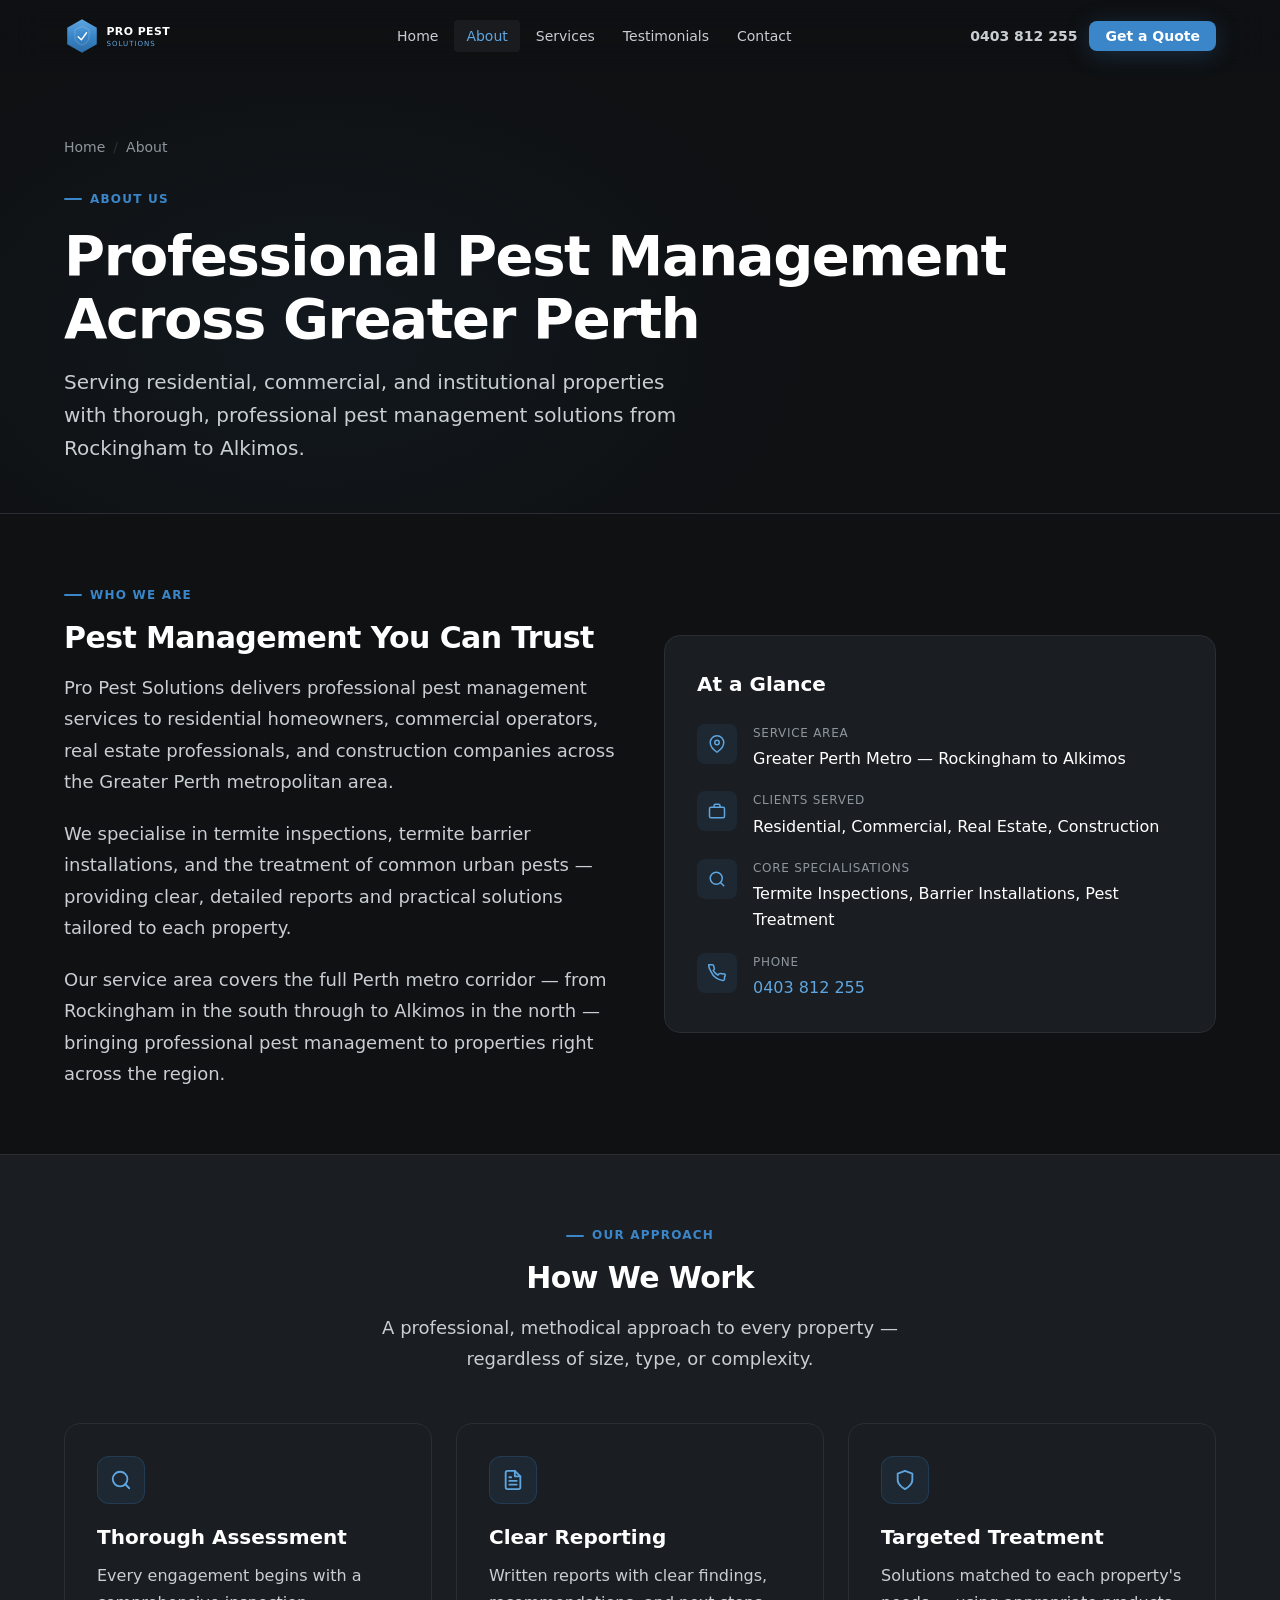
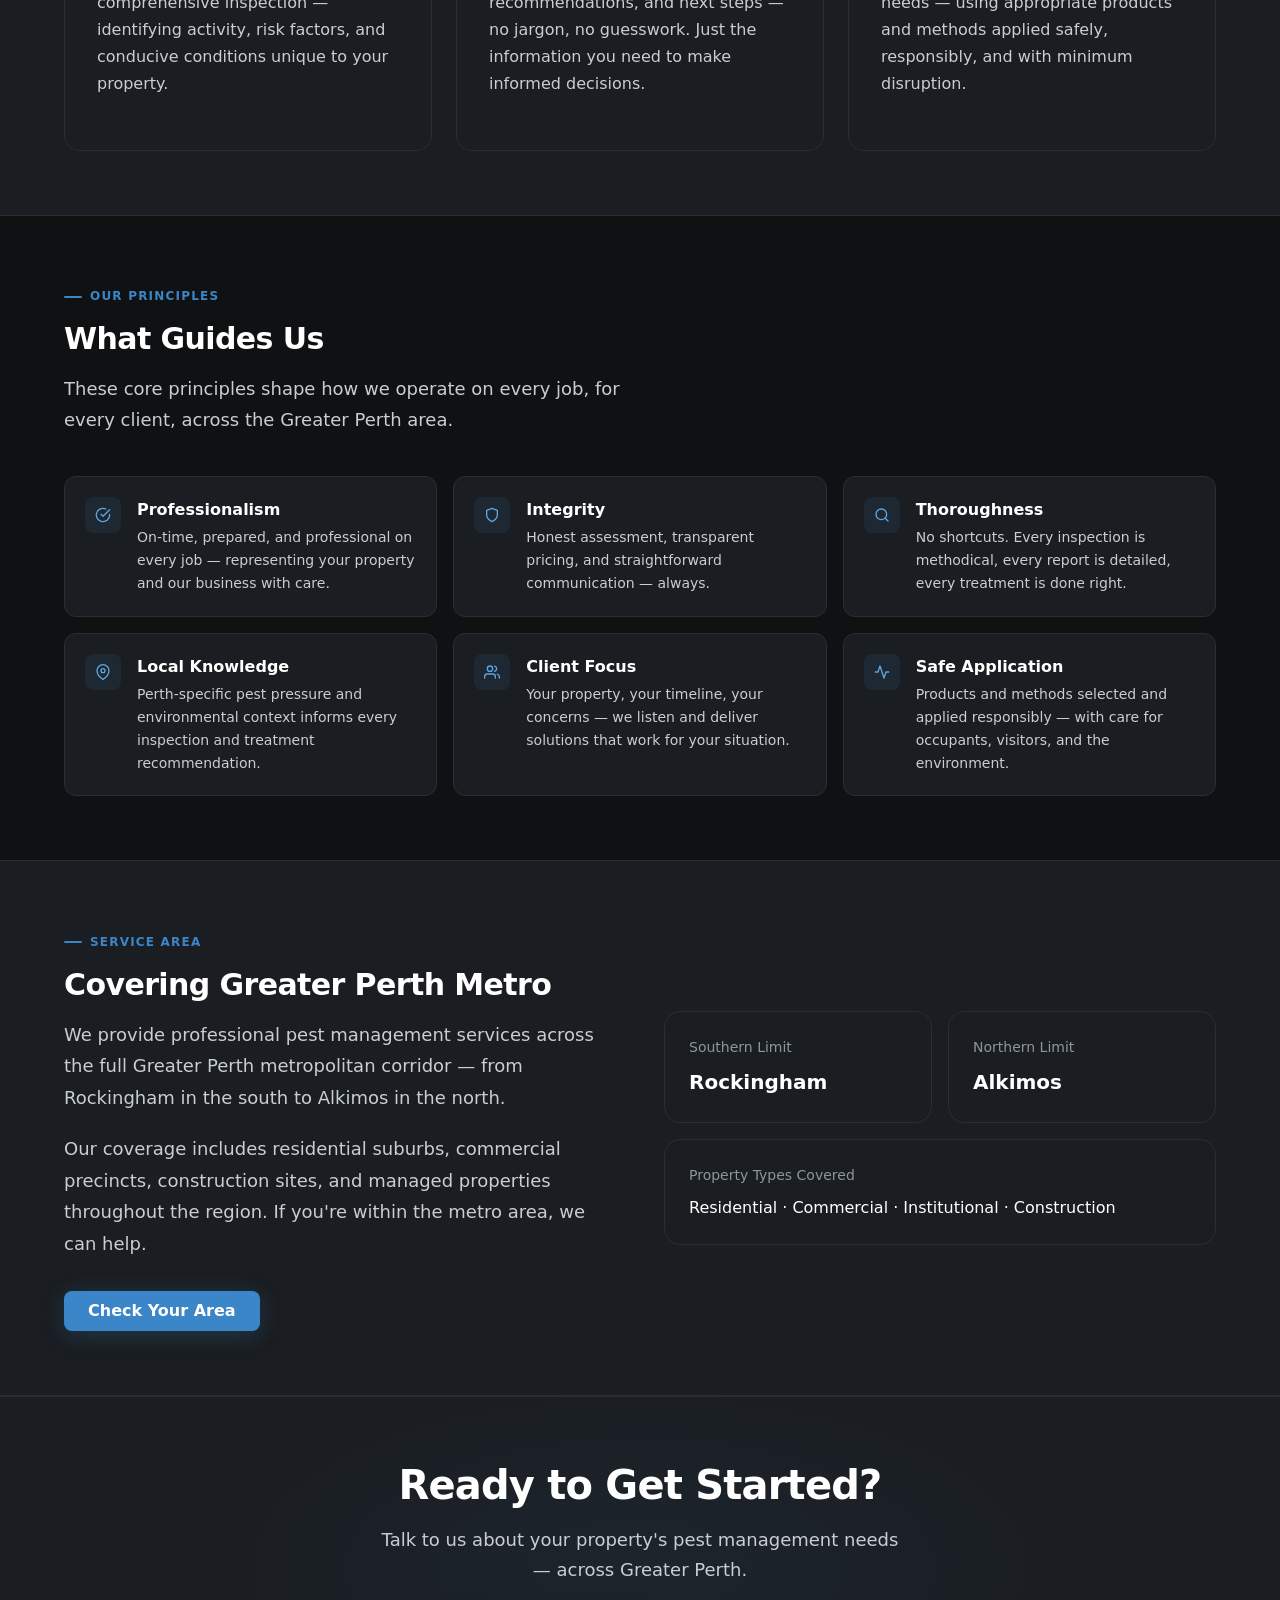
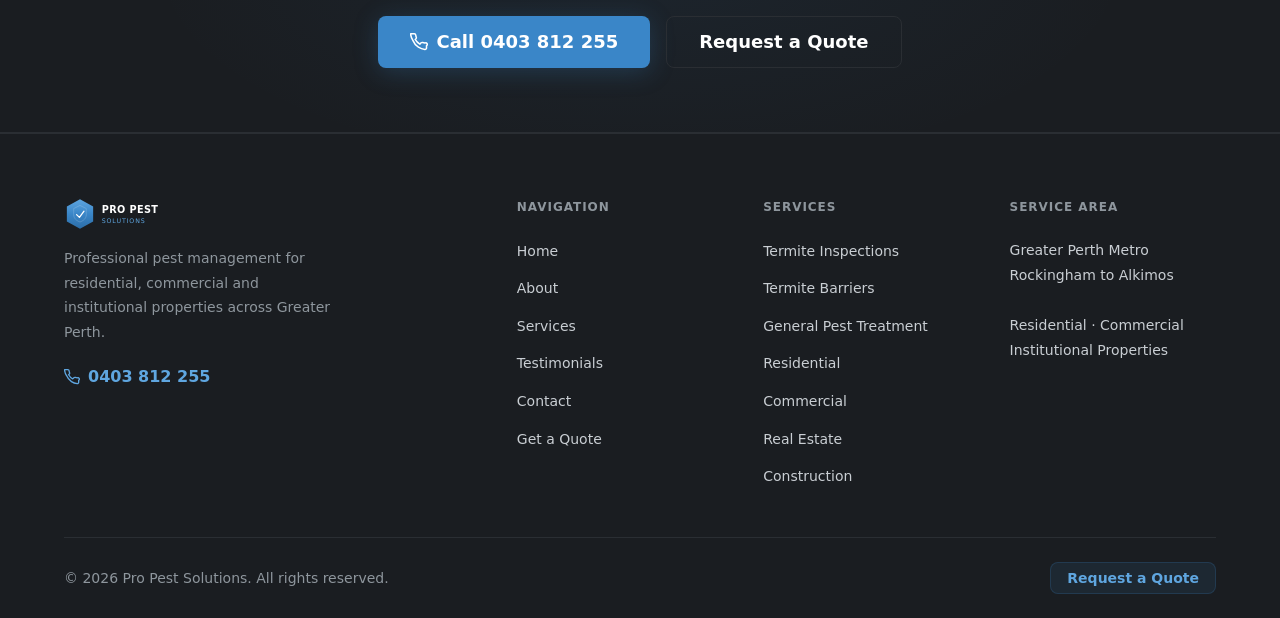
==== about.html @ f3072837 "Build production-ready static website for Pro Pest Solutions Complete multi-page static site for Git" ====
<!DOCTYPE html>
<html lang="en">
<head>
  <meta charset="UTF-8">
  <meta name="viewport" content="width=device-width, initial-scale=1.0">
  <title>About — Pro Pest Solutions | Perth Pest Management</title>
  <meta name="description" content="Learn about Pro Pest Solutions — professional pest management for residential, commercial and institutional properties across Greater Perth, from Rockingham to Alkimos.">
  <meta name="robots" content="index, follow">
  <link rel="canonical" href="https://propestsolutions.com.au/about.html">
  <meta property="og:title" content="About Pro Pest Solutions">
  <meta property="og:description" content="Professional pest management across Greater Perth — residential, commercial, real estate, and construction.">
  <meta property="og:type" content="website">
  <link rel="icon" type="image/svg+xml" href="assets/img/favicon.svg">
  <link rel="stylesheet" href="assets/css/styles.css">
</head>
<body>

  <a href="#main-content" class="skip-link">Skip to main content</a>

  <!-- HEADER -->
  <header class="site-header" id="site-header">
    <div class="container">
      <nav class="nav" aria-label="Main navigation">
        <a href="index.html" class="nav-logo" aria-label="Pro Pest Solutions – Home">
          <svg xmlns="http://www.w3.org/2000/svg" viewBox="0 0 240 56" height="36" aria-hidden="true">
            <defs><linearGradient id="nLogoGrad" x1="0" y1="0" x2="0" y2="1"><stop offset="0%" stop-color="#5FA6E0"/><stop offset="50%" stop-color="#3A86C8"/><stop offset="100%" stop-color="#2C6DA7"/></linearGradient></defs>
            <polygon points="28,2 51,15 51,41 28,54 5,41 5,15" fill="url(#nLogoGrad)"/>
            <path d="M28 13 L39 18.5 L39 29.5 C39 35.5 34.5 39.5 28 42 C21.5 39.5 17 35.5 17 29.5 L17 18.5 Z" fill="none" stroke="rgba(255,255,255,0.25)" stroke-width="1.2" stroke-linejoin="round"/>
            <polyline points="22,29 27,34 35,23" fill="none" stroke="#FFFFFF" stroke-width="2.2" stroke-linecap="round" stroke-linejoin="round"/>
            <text x="66" y="26" font-family="-apple-system,BlinkMacSystemFont,'Segoe UI',system-ui,sans-serif" font-size="17" font-weight="700" letter-spacing="0.04em" fill="#FFFFFF">PRO PEST</text>
            <text x="66" y="43" font-family="-apple-system,BlinkMacSystemFont,'Segoe UI',system-ui,sans-serif" font-size="11" font-weight="500" letter-spacing="0.14em" fill="#5FA6E0">SOLUTIONS</text>
          </svg>
        </a>
        <ul class="nav-links" role="list">
          <li><a href="index.html" class="nav-link">Home</a></li>
          <li><a href="about.html" class="nav-link" aria-current="page">About</a></li>
          <li><a href="services.html" class="nav-link">Services</a></li>
          <li><a href="testimonials.html" class="nav-link">Testimonials</a></li>
          <li><a href="contact.html" class="nav-link">Contact</a></li>
        </ul>
        <div class="nav-actions">
          <a href="tel:0403812255" class="nav-phone">0403 812 255</a>
          <a href="booking.html" class="btn btn--primary btn--sm">Get a Quote</a>
        </div>
        <button class="nav-toggle" id="nav-toggle" aria-label="Open navigation menu" aria-expanded="false" aria-controls="mobile-menu">
          <span></span><span></span><span></span>
        </button>
      </nav>
    </div>
  </header>

  <div class="mobile-menu" id="mobile-menu" aria-hidden="true" aria-label="Mobile navigation">
    <a href="index.html" class="mobile-nav-link">Home</a>
    <a href="about.html" class="mobile-nav-link" aria-current="page">About</a>
    <a href="services.html" class="mobile-nav-link">Services</a>
    <a href="testimonials.html" class="mobile-nav-link">Testimonials</a>
    <a href="contact.html" class="mobile-nav-link">Contact</a>
    <div class="mobile-menu-actions">
      <a href="tel:0403812255" class="btn btn--outline">
        <svg width="16" height="16" viewBox="0 0 24 24" fill="none" stroke="currentColor" stroke-width="2" stroke-linecap="round" stroke-linejoin="round" aria-hidden="true"><path d="M22 16.92v3a2 2 0 01-2.18 2 19.79 19.79 0 01-8.63-3.07A19.5 19.5 0 013.82 9.8a19.79 19.79 0 01-3.07-8.63A2 2 0 012.68 1h3a2 2 0 012 1.72 12.84 12.84 0 00.7 2.81 2 2 0 01-.45 2.11L6.91 8.64a16 16 0 006.21 6.21l1.73-1.73a2 2 0 012.11-.45 12.84 12.84 0 002.81.7A2 2 0 0122 16.92z"/></svg>
        0403 812 255
      </a>
      <a href="booking.html" class="btn btn--primary">Request a Quote</a>
    </div>
  </div>

  <!-- MAIN -->
  <main id="main-content" class="page-main">

    <!-- PAGE HERO -->
    <section class="page-hero">
      <div class="container">
        <div class="page-hero-inner">
          <nav class="breadcrumb" aria-label="Breadcrumb">
            <a href="index.html">Home</a>
            <span class="sep" aria-hidden="true">/</span>
            <span class="current" aria-current="page">About</span>
          </nav>
          <div class="section-eyebrow">About Us</div>
          <h1 class="page-title">Professional Pest Management<br>Across Greater Perth</h1>
          <p class="page-subtitle">Serving residential, commercial, and institutional properties with thorough, professional pest management solutions from Rockingham to Alkimos.</p>
        </div>
      </div>
    </section>

    <!-- WHO WE ARE -->
    <section class="section" aria-labelledby="who-heading">
      <div class="container">
        <div class="split split--center">
          <div>
            <div class="section-eyebrow">Who We Are</div>
            <h2 class="section-title" id="who-heading">Pest Management You Can Trust</h2>
            <p class="section-body" style="margin-bottom: var(--sp-5);">
              Pro Pest Solutions delivers professional pest management services to residential homeowners, commercial operators, real estate professionals, and construction companies across the Greater Perth metropolitan area.
            </p>
            <p class="section-body" style="margin-bottom: var(--sp-5);">
              We specialise in termite inspections, termite barrier installations, and the treatment of common urban pests — providing clear, detailed reports and practical solutions tailored to each property.
            </p>
            <p class="section-body">
              Our service area covers the full Perth metro corridor — from Rockingham in the south through to Alkimos in the north — bringing professional pest management to properties right across the region.
            </p>
          </div>

          <div>
            <div class="contact-info-card">
              <h3 class="contact-info-title">At a Glance</h3>
              <ul class="contact-info-list" role="list">
                <li class="contact-info-item">
                  <div class="contact-info-icon" aria-hidden="true">
                    <svg width="18" height="18" viewBox="0 0 24 24" fill="none" stroke="currentColor" stroke-width="2" stroke-linecap="round" stroke-linejoin="round"><path d="M21 10c0 7-9 13-9 13S3 17 3 10a9 9 0 0118 0z"/><circle cx="12" cy="10" r="3"/></svg>
                  </div>
                  <div>
                    <p class="contact-info-label">Service Area</p>
                    <p class="contact-info-value">Greater Perth Metro — Rockingham to Alkimos</p>
                  </div>
                </li>
                <li class="contact-info-item">
                  <div class="contact-info-icon" aria-hidden="true">
                    <svg width="18" height="18" viewBox="0 0 24 24" fill="none" stroke="currentColor" stroke-width="2" stroke-linecap="round" stroke-linejoin="round"><rect x="2" y="7" width="20" height="14" rx="2"/><path d="M16 7V5a2 2 0 00-2-2h-4a2 2 0 00-2 2v2"/></svg>
                  </div>
                  <div>
                    <p class="contact-info-label">Clients Served</p>
                    <p class="contact-info-value">Residential, Commercial, Real Estate, Construction</p>
                  </div>
                </li>
                <li class="contact-info-item">
                  <div class="contact-info-icon" aria-hidden="true">
                    <svg width="18" height="18" viewBox="0 0 24 24" fill="none" stroke="currentColor" stroke-width="2" stroke-linecap="round" stroke-linejoin="round"><circle cx="11" cy="11" r="8"/><line x1="21" y1="21" x2="16.65" y2="16.65"/></svg>
                  </div>
                  <div>
                    <p class="contact-info-label">Core Specialisations</p>
                    <p class="contact-info-value">Termite Inspections, Barrier Installations, Pest Treatment</p>
                  </div>
                </li>
                <li class="contact-info-item">
                  <div class="contact-info-icon" aria-hidden="true">
                    <svg width="18" height="18" viewBox="0 0 24 24" fill="none" stroke="currentColor" stroke-width="2" stroke-linecap="round" stroke-linejoin="round"><path d="M22 16.92v3a2 2 0 01-2.18 2 19.79 19.79 0 01-8.63-3.07A19.5 19.5 0 013.82 9.8a19.79 19.79 0 01-3.07-8.63A2 2 0 012.68 1h3a2 2 0 012 1.72 12.84 12.84 0 00.7 2.81 2 2 0 01-.45 2.11L6.91 8.64a16 16 0 006.21 6.21l1.73-1.73a2 2 0 012.11-.45 12.84 12.84 0 002.81.7A2 2 0 0122 16.92z"/></svg>
                  </div>
                  <div>
                    <p class="contact-info-label">Phone</p>
                    <p class="contact-info-value"><a href="tel:0403812255" style="color: var(--pps-blue-highlight);">0403 812 255</a></p>
                  </div>
                </li>
              </ul>
            </div>
          </div>
        </div>
      </div>
    </section>

    <!-- OUR APPROACH -->
    <section class="section" style="background: var(--pps-bg-panel); border-top: 1px solid var(--pps-border); border-bottom: 1px solid var(--pps-border);" aria-labelledby="approach-heading">
      <div class="container">
        <div class="text-center" style="margin-bottom: var(--sp-12);">
          <div class="section-eyebrow">Our Approach</div>
          <h2 class="section-title" id="approach-heading">How We Work</h2>
          <p class="section-body" style="margin-inline: auto;">A professional, methodical approach to every property — regardless of size, type, or complexity.</p>
        </div>

        <div class="grid-3">
          <div class="card" data-reveal>
            <div class="card-icon" aria-hidden="true">
              <svg width="22" height="22" viewBox="0 0 24 24" fill="none" stroke="currentColor" stroke-width="2" stroke-linecap="round" stroke-linejoin="round"><circle cx="11" cy="11" r="8"/><line x1="21" y1="21" x2="16.65" y2="16.65"/></svg>
            </div>
            <h3 class="card-title">Thorough Assessment</h3>
            <p class="card-text">Every engagement begins with a comprehensive inspection — identifying activity, risk factors, and conducive conditions unique to your property.</p>
          </div>

          <div class="card" data-reveal>
            <div class="card-icon" aria-hidden="true">
              <svg width="22" height="22" viewBox="0 0 24 24" fill="none" stroke="currentColor" stroke-width="2" stroke-linecap="round" stroke-linejoin="round"><path d="M14 2H6a2 2 0 00-2 2v16a2 2 0 002 2h12a2 2 0 002-2V8z"/><polyline points="14 2 14 8 20 8"/><line x1="16" y1="13" x2="8" y2="13"/><line x1="16" y1="17" x2="8" y2="17"/><polyline points="10 9 9 9 8 9"/></svg>
            </div>
            <h3 class="card-title">Clear Reporting</h3>
            <p class="card-text">Written reports with clear findings, recommendations, and next steps — no jargon, no guesswork. Just the information you need to make informed decisions.</p>
          </div>

          <div class="card" data-reveal>
            <div class="card-icon" aria-hidden="true">
              <svg width="22" height="22" viewBox="0 0 24 24" fill="none" stroke="currentColor" stroke-width="2" stroke-linecap="round" stroke-linejoin="round"><path d="M12 22s8-4 8-10V5l-8-3-8 3v7c0 6 8 10 8 10z"/></svg>
            </div>
            <h3 class="card-title">Targeted Treatment</h3>
            <p class="card-text">Solutions matched to each property's needs — using appropriate products and methods applied safely, responsibly, and with minimum disruption.</p>
          </div>
        </div>
      </div>
    </section>

    <!-- OUR VALUES -->
    <section class="section" aria-labelledby="values-heading">
      <div class="container">
        <div class="section-eyebrow">Our Principles</div>
        <h2 class="section-title" id="values-heading">What Guides Us</h2>
        <p class="section-body" style="margin-bottom: var(--sp-10);">These core principles shape how we operate on every job, for every client, across the Greater Perth area.</p>

        <div class="values-grid">
          <div class="value-item" data-reveal>
            <div class="value-icon" aria-hidden="true">
              <svg width="16" height="16" viewBox="0 0 24 24" fill="none" stroke="currentColor" stroke-width="2" stroke-linecap="round" stroke-linejoin="round"><path d="M22 11.08V12a10 10 0 11-5.93-9.14"/><polyline points="22 4 12 14.01 9 11.01"/></svg>
            </div>
            <div>
              <p class="value-title">Professionalism</p>
              <p class="value-text">On-time, prepared, and professional on every job — representing your property and our business with care.</p>
            </div>
          </div>

          <div class="value-item" data-reveal>
            <div class="value-icon" aria-hidden="true">
              <svg width="16" height="16" viewBox="0 0 24 24" fill="none" stroke="currentColor" stroke-width="2" stroke-linecap="round" stroke-linejoin="round"><path d="M12 22s8-4 8-10V5l-8-3-8 3v7c0 6 8 10 8 10z"/></svg>
            </div>
            <div>
              <p class="value-title">Integrity</p>
              <p class="value-text">Honest assessment, transparent pricing, and straightforward communication — always.</p>
            </div>
          </div>

          <div class="value-item" data-reveal>
            <div class="value-icon" aria-hidden="true">
              <svg width="16" height="16" viewBox="0 0 24 24" fill="none" stroke="currentColor" stroke-width="2" stroke-linecap="round" stroke-linejoin="round"><circle cx="11" cy="11" r="8"/><line x1="21" y1="21" x2="16.65" y2="16.65"/></svg>
            </div>
            <div>
              <p class="value-title">Thoroughness</p>
              <p class="value-text">No shortcuts. Every inspection is methodical, every report is detailed, every treatment is done right.</p>
            </div>
          </div>

          <div class="value-item" data-reveal>
            <div class="value-icon" aria-hidden="true">
              <svg width="16" height="16" viewBox="0 0 24 24" fill="none" stroke="currentColor" stroke-width="2" stroke-linecap="round" stroke-linejoin="round"><path d="M21 10c0 7-9 13-9 13S3 17 3 10a9 9 0 0118 0z"/><circle cx="12" cy="10" r="3"/></svg>
            </div>
            <div>
              <p class="value-title">Local Knowledge</p>
              <p class="value-text">Perth-specific pest pressure and environmental context informs every inspection and treatment recommendation.</p>
            </div>
          </div>

          <div class="value-item" data-reveal>
            <div class="value-icon" aria-hidden="true">
              <svg width="16" height="16" viewBox="0 0 24 24" fill="none" stroke="currentColor" stroke-width="2" stroke-linecap="round" stroke-linejoin="round"><path d="M17 21v-2a4 4 0 00-4-4H5a4 4 0 00-4 4v2"/><circle cx="9" cy="7" r="4"/><path d="M23 21v-2a4 4 0 00-3-3.87"/><path d="M16 3.13a4 4 0 010 7.75"/></svg>
            </div>
            <div>
              <p class="value-title">Client Focus</p>
              <p class="value-text">Your property, your timeline, your concerns — we listen and deliver solutions that work for your situation.</p>
            </div>
          </div>

          <div class="value-item" data-reveal>
            <div class="value-icon" aria-hidden="true">
              <svg width="16" height="16" viewBox="0 0 24 24" fill="none" stroke="currentColor" stroke-width="2" stroke-linecap="round" stroke-linejoin="round"><polyline points="22 12 18 12 15 21 9 3 6 12 2 12"/></svg>
            </div>
            <div>
              <p class="value-title">Safe Application</p>
              <p class="value-text">Products and methods selected and applied responsibly — with care for occupants, visitors, and the environment.</p>
            </div>
          </div>
        </div>
      </div>
    </section>

    <!-- SERVICE AREA -->
    <section class="section" style="background: var(--pps-bg-panel); border-top: 1px solid var(--pps-border); border-bottom: 1px solid var(--pps-border);" aria-labelledby="area-heading">
      <div class="container">
        <div class="split split--center">
          <div>
            <div class="section-eyebrow">Service Area</div>
            <h2 class="section-title" id="area-heading">Covering Greater Perth Metro</h2>
            <p class="section-body" style="margin-bottom: var(--sp-5);">
              We provide professional pest management services across the full Greater Perth metropolitan corridor — from Rockingham in the south to Alkimos in the north.
            </p>
            <p class="section-body" style="margin-bottom: var(--sp-8);">
              Our coverage includes residential suburbs, commercial precincts, construction sites, and managed properties throughout the region. If you're within the metro area, we can help.
            </p>
            <a href="contact.html" class="btn btn--primary">Check Your Area</a>
          </div>

          <div style="display: grid; grid-template-columns: 1fr 1fr; gap: var(--sp-4);">
            <div class="card" style="padding: var(--sp-6);">
              <div style="font-size: var(--text-sm); color: var(--pps-text-muted); margin-bottom: var(--sp-2);">Southern Limit</div>
              <div style="font-size: var(--text-xl); font-weight: var(--fw-semibold); color: var(--pps-text-primary);">Rockingham</div>
            </div>
            <div class="card" style="padding: var(--sp-6);">
              <div style="font-size: var(--text-sm); color: var(--pps-text-muted); margin-bottom: var(--sp-2);">Northern Limit</div>
              <div style="font-size: var(--text-xl); font-weight: var(--fw-semibold); color: var(--pps-text-primary);">Alkimos</div>
            </div>
            <div class="card" style="grid-column: 1 / -1; padding: var(--sp-6);">
              <div style="font-size: var(--text-sm); color: var(--pps-text-muted); margin-bottom: var(--sp-2);">Property Types Covered</div>
              <div style="font-size: var(--text-base); font-weight: var(--fw-medium); color: var(--pps-text-primary);">Residential · Commercial · Institutional · Construction</div>
            </div>
          </div>
        </div>
      </div>
    </section>

    <!-- CTA -->
    <section class="cta-band" aria-labelledby="about-cta-heading">
      <div class="cta-band-glow" aria-hidden="true"></div>
      <div class="container">
        <div class="cta-band-content">
          <h2 class="cta-title" id="about-cta-heading">Ready to Get Started?</h2>
          <p class="cta-subtitle">Talk to us about your property's pest management needs — across Greater Perth.</p>
          <div class="cta-actions">
            <a href="tel:0403812255" class="btn btn--primary btn--lg">
              <svg width="18" height="18" viewBox="0 0 24 24" fill="none" stroke="currentColor" stroke-width="2" stroke-linecap="round" stroke-linejoin="round" aria-hidden="true"><path d="M22 16.92v3a2 2 0 01-2.18 2 19.79 19.79 0 01-8.63-3.07A19.5 19.5 0 013.82 9.8a19.79 19.79 0 01-3.07-8.63A2 2 0 012.68 1h3a2 2 0 012 1.72 12.84 12.84 0 00.7 2.81 2 2 0 01-.45 2.11L6.91 8.64a16 16 0 006.21 6.21l1.73-1.73a2 2 0 012.11-.45 12.84 12.84 0 002.81.7A2 2 0 0122 16.92z"/></svg>
              Call 0403 812 255
            </a>
            <a href="booking.html" class="btn btn--outline btn--lg">Request a Quote</a>
          </div>
        </div>
      </div>
    </section>

  </main>

  <!-- FOOTER -->
  <footer class="site-footer">
    <div class="container">
      <div class="footer-grid">
        <div>
          <div class="footer-logo">
            <svg xmlns="http://www.w3.org/2000/svg" viewBox="0 0 240 56" height="30" aria-hidden="true">
              <defs><linearGradient id="fLogoGrad" x1="0" y1="0" x2="0" y2="1"><stop offset="0%" stop-color="#5FA6E0"/><stop offset="50%" stop-color="#3A86C8"/><stop offset="100%" stop-color="#2C6DA7"/></linearGradient></defs>
              <polygon points="28,2 51,15 51,41 28,54 5,41 5,15" fill="url(#fLogoGrad)"/>
              <path d="M28 13 L39 18.5 L39 29.5 C39 35.5 34.5 39.5 28 42 C21.5 39.5 17 35.5 17 29.5 L17 18.5 Z" fill="none" stroke="rgba(255,255,255,0.25)" stroke-width="1.2" stroke-linejoin="round"/>
              <polyline points="22,29 27,34 35,23" fill="none" stroke="#FFFFFF" stroke-width="2.2" stroke-linecap="round" stroke-linejoin="round"/>
              <text x="66" y="26" font-family="-apple-system,BlinkMacSystemFont,'Segoe UI',system-ui,sans-serif" font-size="17" font-weight="700" letter-spacing="0.04em" fill="#FFFFFF">PRO PEST</text>
              <text x="66" y="43" font-family="-apple-system,BlinkMacSystemFont,'Segoe UI',system-ui,sans-serif" font-size="11" font-weight="500" letter-spacing="0.14em" fill="#5FA6E0">SOLUTIONS</text>
            </svg>
          </div>
          <p class="footer-tagline">Professional pest management for residential, commercial and institutional properties across Greater Perth.</p>
          <a href="tel:0403812255" class="footer-phone-link">
            <svg width="16" height="16" viewBox="0 0 24 24" fill="none" stroke="currentColor" stroke-width="2" stroke-linecap="round" stroke-linejoin="round" aria-hidden="true"><path d="M22 16.92v3a2 2 0 01-2.18 2 19.79 19.79 0 01-8.63-3.07A19.5 19.5 0 013.82 9.8a19.79 19.79 0 01-3.07-8.63A2 2 0 012.68 1h3a2 2 0 012 1.72 12.84 12.84 0 00.7 2.81 2 2 0 01-.45 2.11L6.91 8.64a16 16 0 006.21 6.21l1.73-1.73a2 2 0 012.11-.45 12.84 12.84 0 002.81.7A2 2 0 0122 16.92z"/></svg>
            0403 812 255
          </a>
        </div>
        <div>
          <h3 class="footer-col-title">Navigation</h3>
          <ul class="footer-links" role="list">
            <li><a href="index.html" class="footer-link">Home</a></li>
            <li><a href="about.html" class="footer-link">About</a></li>
            <li><a href="services.html" class="footer-link">Services</a></li>
            <li><a href="testimonials.html" class="footer-link">Testimonials</a></li>
            <li><a href="contact.html" class="footer-link">Contact</a></li>
            <li><a href="booking.html" class="footer-link">Get a Quote</a></li>
          </ul>
        </div>
        <div>
          <h3 class="footer-col-title">Services</h3>
          <ul class="footer-links" role="list">
            <li><a href="services.html" class="footer-link">Termite Inspections</a></li>
            <li><a href="services.html" class="footer-link">Termite Barriers</a></li>
            <li><a href="services.html" class="footer-link">General Pest Treatment</a></li>
            <li><a href="services.html" class="footer-link">Residential</a></li>
            <li><a href="services.html" class="footer-link">Commercial</a></li>
            <li><a href="services.html" class="footer-link">Real Estate</a></li>
            <li><a href="services.html" class="footer-link">Construction</a></li>
          </ul>
        </div>
        <div>
          <h3 class="footer-col-title">Service Area</h3>
          <p class="footer-area-text">Greater Perth Metro<br>Rockingham to Alkimos<br><br>Residential · Commercial<br>Institutional Properties</p>
        </div>
      </div>
      <div class="footer-bottom">
        <span class="footer-copyright">&copy; <span data-year></span> Pro Pest Solutions. All rights reserved.</span>
        <a href="booking.html" class="btn btn--ghost btn--sm">Request a Quote</a>
      </div>
    </div>
  </footer>

  <script src="assets/js/main.js"></script>
</body>
</html>
---- assets/css/styles.css ----
/* =======================================================
   Pro Pest Solutions — styles.css
   Mobile-first, component-based CSS architecture
   ======================================================= */

/* ---- Design tokens ---- */
:root {
  /* Brand colours */
  --pps-bg-main:        #0F1113;
  --pps-bg-panel:       #1A1D21;
  --pps-blue-primary:   #3A86C8;
  --pps-blue-highlight: #5FA6E0;
  --pps-blue-deep:      #2C6DA7;
  --pps-accent-soft:    #6E8FA8;
  --pps-text-primary:   #FFFFFF;
  --pps-text-secondary: #C9CED3;
  --pps-text-muted:     #8E969D;
  --pps-border:         #2A2E33;

  /* Spacing scale */
  --sp-1:  0.25rem;
  --sp-2:  0.5rem;
  --sp-3:  0.75rem;
  --sp-4:  1rem;
  --sp-5:  1.25rem;
  --sp-6:  1.5rem;
  --sp-8:  2rem;
  --sp-10: 2.5rem;
  --sp-12: 3rem;
  --sp-16: 4rem;
  --sp-20: 5rem;
  --sp-24: 6rem;

  /* Type scale */
  --text-xs:   0.75rem;
  --text-sm:   0.875rem;
  --text-base: 1rem;
  --text-lg:   1.125rem;
  --text-xl:   1.25rem;
  --text-2xl:  1.5rem;
  --text-3xl:  1.875rem;
  --text-4xl:  2.25rem;
  --text-5xl:  3rem;
  --text-6xl:  3.75rem;

  /* Font weights */
  --fw-normal:    400;
  --fw-medium:    500;
  --fw-semibold:  600;
  --fw-bold:      700;
  --fw-extrabold: 800;

  /* Radius */
  --r-sm:   4px;
  --r-md:   8px;
  --r-lg:   12px;
  --r-xl:   16px;
  --r-2xl:  24px;
  --r-full: 9999px;

  /* Shadows */
  --shadow-sm:   0 1px 3px rgba(0,0,0,0.35);
  --shadow-md:   0 4px 16px rgba(0,0,0,0.45);
  --shadow-lg:   0 8px 32px rgba(0,0,0,0.55);
  --shadow-blue: 0 4px 24px rgba(58,134,200,0.25);

  /* Transitions */
  --t-fast: 140ms ease;
  --t-base: 240ms ease;
  --t-slow: 380ms ease;

  /* Layout */
  --container-xl: 1200px;
  --container-lg: 1024px;
  --container-md: 768px;
  --header-h:     72px;
}

/* ---- Reset ---- */
*, *::before, *::after {
  box-sizing: border-box;
  margin: 0;
  padding: 0;
}

html {
  font-size: 16px;
  scroll-behavior: smooth;
  -webkit-text-size-adjust: 100%;
}

body {
  font-family: -apple-system, BlinkMacSystemFont, 'Segoe UI', system-ui, 'Helvetica Neue', sans-serif;
  background-color: var(--pps-bg-main);
  color: var(--pps-text-primary);
  line-height: 1.6;
  -webkit-font-smoothing: antialiased;
  -moz-osx-font-smoothing: grayscale;
  min-height: 100svh;
}

img, svg { display: block; max-width: 100%; }
a { color: inherit; text-decoration: none; }
ul, ol { list-style: none; }
button { font-family: inherit; cursor: pointer; border: none; background: none; }
input, textarea, select { font-family: inherit; font-size: inherit; }

/* ---- Layout ---- */
.container {
  width: 100%;
  max-width: var(--container-xl);
  margin-inline: auto;
  padding-inline: var(--sp-6);
}
.container--lg { max-width: var(--container-lg); }
.container--md { max-width: var(--container-md); }

.page-main { padding-top: var(--header-h); }

/* ---- Sections ---- */
.section { padding-block: var(--sp-16); }
.section--lg { padding-block: var(--sp-24); }
.section--sm { padding-block: var(--sp-10); }

.section-eyebrow {
  display: inline-flex;
  align-items: center;
  gap: var(--sp-2);
  font-size: var(--text-xs);
  font-weight: var(--fw-semibold);
  letter-spacing: 0.1em;
  text-transform: uppercase;
  color: var(--pps-blue-primary);
  margin-bottom: var(--sp-4);
}
.section-eyebrow::before {
  content: '';
  display: block;
  width: 18px;
  height: 2px;
  background: var(--pps-blue-primary);
  border-radius: 1px;
}

.section-title {
  font-size: var(--text-3xl);
  font-weight: var(--fw-bold);
  line-height: 1.15;
  letter-spacing: -0.02em;
  color: var(--pps-text-primary);
  margin-bottom: var(--sp-4);
}

.section-body {
  font-size: var(--text-lg);
  color: var(--pps-text-secondary);
  line-height: 1.75;
  max-width: 600px;
}

/* ---- Utility classes ---- */
.text-center  { text-align: center; }
.text-accent  { color: var(--pps-blue-highlight); }
.text-muted   { color: var(--pps-text-muted); }
.text-secondary { color: var(--pps-text-secondary); }
.fw-semibold  { font-weight: var(--fw-semibold); }
.fw-bold      { font-weight: var(--fw-bold); }

/* ---- Buttons ---- */
.btn {
  display: inline-flex;
  align-items: center;
  justify-content: center;
  gap: var(--sp-2);
  padding: 0.75rem 1.5rem;
  font-size: var(--text-base);
  font-weight: var(--fw-semibold);
  border-radius: var(--r-md);
  transition: background var(--t-base), color var(--t-base), border-color var(--t-base),
              box-shadow var(--t-base), transform var(--t-base);
  white-space: nowrap;
  line-height: 1;
}
.btn--primary {
  background: var(--pps-blue-primary);
  color: #fff;
  box-shadow: var(--shadow-blue);
}
.btn--primary:hover {
  background: var(--pps-blue-highlight);
  box-shadow: 0 6px 28px rgba(58,134,200,0.38);
  transform: translateY(-1px);
}
.btn--primary:active { transform: translateY(0); }

.btn--outline {
  background: transparent;
  color: var(--pps-text-primary);
  border: 1.5px solid var(--pps-border);
}
.btn--outline:hover {
  border-color: var(--pps-blue-primary);
  color: var(--pps-blue-highlight);
  background: rgba(58,134,200,0.05);
}

.btn--ghost {
  background: rgba(58,134,200,0.1);
  color: var(--pps-blue-highlight);
  border: 1px solid rgba(58,134,200,0.2);
}
.btn--ghost:hover {
  background: rgba(58,134,200,0.18);
  border-color: var(--pps-blue-primary);
}

.btn--lg { padding: 1rem 2rem; font-size: var(--text-lg); }
.btn--sm { padding: 0.5rem 1rem; font-size: var(--text-sm); }

/* ---- Navigation ---- */
.site-header {
  position: fixed;
  inset: 0 0 auto 0;
  z-index: 200;
  height: var(--header-h);
  background: rgba(15,17,19,0.82);
  backdrop-filter: blur(20px);
  -webkit-backdrop-filter: blur(20px);
  border-bottom: 1px solid transparent;
  transition: border-color var(--t-base), background var(--t-base);
}
.site-header.scrolled {
  border-bottom-color: var(--pps-border);
  background: rgba(15,17,19,0.97);
}

.nav {
  display: flex;
  align-items: center;
  justify-content: space-between;
  height: var(--header-h);
  gap: var(--sp-4);
}

.nav-logo { display: flex; align-items: center; flex-shrink: 0; }
.nav-logo svg { height: 36px; width: auto; }

.nav-links {
  display: none;
  align-items: center;
  gap: var(--sp-1);
}
.nav-link {
  padding: var(--sp-2) var(--sp-3);
  font-size: var(--text-sm);
  font-weight: var(--fw-medium);
  color: var(--pps-text-secondary);
  border-radius: var(--r-sm);
  transition: color var(--t-fast), background var(--t-fast);
}
.nav-link:hover, .nav-link[aria-current="page"] {
  color: var(--pps-text-primary);
  background: rgba(255,255,255,0.05);
}
.nav-link[aria-current="page"] { color: var(--pps-blue-highlight); }

.nav-actions {
  display: none;
  align-items: center;
  gap: var(--sp-3);
}
.nav-phone {
  font-size: var(--text-sm);
  font-weight: var(--fw-semibold);
  color: var(--pps-text-secondary);
  transition: color var(--t-fast);
}
.nav-phone:hover { color: var(--pps-blue-highlight); }

/* Hamburger */
.nav-toggle {
  display: flex;
  flex-direction: column;
  justify-content: center;
  gap: 5px;
  width: 40px;
  height: 40px;
  padding: 8px;
  border-radius: var(--r-sm);
  transition: background var(--t-fast);
}
.nav-toggle:hover { background: rgba(255,255,255,0.06); }
.nav-toggle span {
  display: block;
  height: 2px;
  background: var(--pps-text-primary);
  border-radius: 2px;
  transition: transform var(--t-base), opacity var(--t-base);
  transform-origin: center;
}
.nav-toggle[aria-expanded="true"] span:nth-child(1) { transform: translateY(7px) rotate(45deg); }
.nav-toggle[aria-expanded="true"] span:nth-child(2) { opacity: 0; transform: scaleX(0); }
.nav-toggle[aria-expanded="true"] span:nth-child(3) { transform: translateY(-7px) rotate(-45deg); }

/* Mobile menu */
.mobile-menu {
  position: fixed;
  inset: var(--header-h) 0 0 0;
  z-index: 190;
  background: rgba(15,17,19,0.98);
  backdrop-filter: blur(24px);
  -webkit-backdrop-filter: blur(24px);
  border-top: 1px solid var(--pps-border);
  padding: var(--sp-6);
  display: none;
  flex-direction: column;
  gap: var(--sp-1);
  overflow-y: auto;
}
.mobile-menu.is-open { display: flex; }

.mobile-nav-link {
  display: block;
  padding: var(--sp-4);
  font-size: var(--text-lg);
  font-weight: var(--fw-medium);
  color: var(--pps-text-secondary);
  border-radius: var(--r-md);
  border-bottom: 1px solid var(--pps-border);
  transition: color var(--t-fast), background var(--t-fast);
}
.mobile-nav-link:last-of-type { border-bottom: none; }
.mobile-nav-link:hover, .mobile-nav-link[aria-current="page"] {
  color: var(--pps-blue-highlight);
  background: rgba(58,134,200,0.06);
}

.mobile-menu-actions {
  display: flex;
  flex-direction: column;
  gap: var(--sp-3);
  margin-top: var(--sp-6);
  padding-top: var(--sp-6);
  border-top: 1px solid var(--pps-border);
}

/* ---- Hero ---- */
.hero {
  position: relative;
  min-height: calc(100svh - var(--header-h));
  display: flex;
  align-items: center;
  padding-block: var(--sp-20);
  overflow: hidden;
}
.hero-bg {
  position: absolute;
  inset: 0;
  pointer-events: none;
  background:
    radial-gradient(ellipse 80% 60% at 65% 40%, rgba(58,134,200,0.09) 0%, transparent 68%),
    radial-gradient(ellipse 50% 70% at 15% 65%, rgba(44,109,167,0.07) 0%, transparent 65%);
}
.hero-grid {
  position: absolute;
  inset: 0;
  pointer-events: none;
  background-image:
    linear-gradient(rgba(42,46,51,0.35) 1px, transparent 1px),
    linear-gradient(90deg, rgba(42,46,51,0.35) 1px, transparent 1px);
  background-size: 56px 56px;
  mask-image: radial-gradient(ellipse 75% 90% at 65% 40%, rgba(0,0,0,0.35) 0%, transparent 75%);
  -webkit-mask-image: radial-gradient(ellipse 75% 90% at 65% 40%, rgba(0,0,0,0.35) 0%, transparent 75%);
}

.hero-content {
  position: relative;
  z-index: 1;
  max-width: 720px;
}
.hero-badge {
  display: inline-flex;
  align-items: center;
  gap: var(--sp-2);
  padding: var(--sp-2) var(--sp-4);
  background: rgba(58,134,200,0.1);
  border: 1px solid rgba(58,134,200,0.28);
  border-radius: var(--r-full);
  font-size: var(--text-sm);
  font-weight: var(--fw-medium);
  color: var(--pps-blue-highlight);
  margin-bottom: var(--sp-6);
}
.hero-badge-dot {
  width: 6px;
  height: 6px;
  background: var(--pps-blue-highlight);
  border-radius: 50%;
  animation: blink 2.2s ease-in-out infinite;
}
@keyframes blink {
  0%, 100% { opacity: 1; }
  50% { opacity: 0.35; }
}

.hero-title {
  font-size: clamp(2.25rem, 5vw, 3.75rem);
  font-weight: var(--fw-extrabold);
  line-height: 1.08;
  letter-spacing: -0.025em;
  color: var(--pps-text-primary);
  margin-bottom: var(--sp-6);
}
.hero-title .accent { color: var(--pps-blue-highlight); }

.hero-desc {
  font-size: var(--text-lg);
  color: var(--pps-text-secondary);
  line-height: 1.75;
  max-width: 560px;
  margin-bottom: var(--sp-8);
}

.hero-actions {
  display: flex;
  flex-wrap: wrap;
  gap: var(--sp-3);
  margin-bottom: var(--sp-10);
}

.hero-meta {
  display: flex;
  flex-wrap: wrap;
  gap: var(--sp-6);
  padding-top: var(--sp-8);
  border-top: 1px solid var(--pps-border);
}
.hero-meta-item {
  display: flex;
  align-items: center;
  gap: var(--sp-2);
  font-size: var(--text-sm);
  color: var(--pps-text-muted);
}
.hero-meta-item svg { color: var(--pps-blue-primary); flex-shrink: 0; }

/* ---- Trust strip ---- */
.trust-strip {
  background: var(--pps-bg-panel);
  border-top: 1px solid var(--pps-border);
  border-bottom: 1px solid var(--pps-border);
  padding-block: var(--sp-5);
}
.trust-strip-inner {
  display: flex;
  flex-wrap: wrap;
  align-items: center;
  justify-content: center;
  gap: var(--sp-5) var(--sp-8);
}
.trust-item {
  display: flex;
  align-items: center;
  gap: var(--sp-3);
  font-size: var(--text-sm);
  font-weight: var(--fw-medium);
  color: var(--pps-text-muted);
  white-space: nowrap;
}
.trust-item svg { color: var(--pps-blue-primary); flex-shrink: 0; }

/* ---- Cards ---- */
.card {
  background: var(--pps-bg-panel);
  border: 1px solid var(--pps-border);
  border-radius: var(--r-xl);
  padding: var(--sp-8);
  transition: border-color var(--t-base), box-shadow var(--t-base), transform var(--t-base);
}
.card:hover {
  border-color: rgba(58,134,200,0.32);
  box-shadow: 0 8px 32px rgba(0,0,0,0.32), 0 0 0 1px rgba(58,134,200,0.07);
  transform: translateY(-2px);
}

.card-icon {
  width: 48px;
  height: 48px;
  background: rgba(58,134,200,0.1);
  border: 1px solid rgba(58,134,200,0.22);
  border-radius: var(--r-lg);
  display: flex;
  align-items: center;
  justify-content: center;
  margin-bottom: var(--sp-5);
  color: var(--pps-blue-highlight);
  flex-shrink: 0;
}

.card-title {
  font-size: var(--text-xl);
  font-weight: var(--fw-semibold);
  color: var(--pps-text-primary);
  margin-bottom: var(--sp-3);
  line-height: 1.3;
}

.card-text {
  font-size: var(--text-base);
  color: var(--pps-text-secondary);
  line-height: 1.7;
  margin-bottom: var(--sp-5);
}

.card-link {
  display: inline-flex;
  align-items: center;
  gap: var(--sp-2);
  font-size: var(--text-sm);
  font-weight: var(--fw-semibold);
  color: var(--pps-blue-primary);
  transition: color var(--t-fast), gap var(--t-fast);
}
.card-link:hover { color: var(--pps-blue-highlight); gap: var(--sp-3); }

/* ---- Grid layouts ---- */
.grid-2 { display: grid; grid-template-columns: 1fr; gap: var(--sp-6); }
.grid-3 { display: grid; grid-template-columns: 1fr; gap: var(--sp-6); }
.grid-4 { display: grid; grid-template-columns: repeat(2, 1fr); gap: var(--sp-4); }

/* ---- Feature / Why Choose Us ---- */
.feature-list { display: flex; flex-direction: column; gap: var(--sp-5); }
.feature-item { display: flex; align-items: flex-start; gap: var(--sp-4); }
.feature-icon {
  width: 40px;
  height: 40px;
  background: rgba(58,134,200,0.1);
  border-radius: var(--r-md);
  display: flex;
  align-items: center;
  justify-content: center;
  color: var(--pps-blue-highlight);
  flex-shrink: 0;
  margin-top: 2px;
}
.feature-title {
  font-size: var(--text-base);
  font-weight: var(--fw-semibold);
  color: var(--pps-text-primary);
  margin-bottom: var(--sp-1);
}
.feature-text { font-size: var(--text-sm); color: var(--pps-text-secondary); line-height: 1.65; }

/* ---- Split layout ---- */
.split {
  display: grid;
  grid-template-columns: 1fr;
  gap: var(--sp-12);
  align-items: start;
}
.split--center { align-items: center; }

/* ---- Client type cards ---- */
.client-card {
  background: var(--pps-bg-panel);
  border: 1px solid var(--pps-border);
  border-radius: var(--r-lg);
  padding: var(--sp-6);
  display: flex;
  align-items: flex-start;
  gap: var(--sp-4);
  transition: border-color var(--t-base);
}
.client-card:hover { border-color: rgba(58,134,200,0.3); }
.client-icon {
  width: 44px;
  height: 44px;
  background: rgba(58,134,200,0.1);
  border-radius: var(--r-md);
  display: flex;
  align-items: center;
  justify-content: center;
  color: var(--pps-blue-highlight);
  flex-shrink: 0;
}
.client-title { font-size: var(--text-base); font-weight: var(--fw-semibold); color: var(--pps-text-primary); margin-bottom: var(--sp-1); }
.client-text { font-size: var(--text-sm); color: var(--pps-text-muted); line-height: 1.6; }

/* ---- CTA band ---- */
.cta-band {
  background: var(--pps-bg-panel);
  border-top: 1px solid var(--pps-border);
  border-bottom: 1px solid var(--pps-border);
  padding-block: var(--sp-16);
  position: relative;
  overflow: hidden;
}
.cta-band-glow {
  position: absolute;
  inset: 0;
  pointer-events: none;
  background: radial-gradient(ellipse 55% 90% at 50% 50%, rgba(58,134,200,0.07) 0%, transparent 70%);
}
.cta-band-content { position: relative; z-index: 1; text-align: center; }
.cta-title {
  font-size: clamp(1.75rem, 3.5vw, 2.5rem);
  font-weight: var(--fw-bold);
  color: var(--pps-text-primary);
  margin-bottom: var(--sp-4);
  line-height: 1.2;
  letter-spacing: -0.02em;
}
.cta-subtitle {
  font-size: var(--text-lg);
  color: var(--pps-text-secondary);
  margin-bottom: var(--sp-8);
  max-width: 520px;
  margin-inline: auto;
  line-height: 1.65;
}
.cta-actions { display: flex; flex-wrap: wrap; gap: var(--sp-4); justify-content: center; }

/* ---- Testimonials ---- */
.testimonial-card {
  background: var(--pps-bg-panel);
  border: 1px solid var(--pps-border);
  border-radius: var(--r-xl);
  padding: var(--sp-8);
  display: flex;
  flex-direction: column;
}
.testimonial-stars {
  display: flex;
  gap: 3px;
  margin-bottom: var(--sp-5);
  color: #F59E0B;
}
.testimonial-quote {
  font-size: var(--text-base);
  color: var(--pps-text-secondary);
  line-height: 1.75;
  flex: 1;
  margin-bottom: var(--sp-6);
  font-style: italic;
}
.testimonial-author { display: flex; align-items: center; gap: var(--sp-4); }
.testimonial-avatar {
  width: 44px;
  height: 44px;
  background: rgba(58,134,200,0.15);
  border-radius: 50%;
  display: flex;
  align-items: center;
  justify-content: center;
  font-size: var(--text-base);
  font-weight: var(--fw-bold);
  color: var(--pps-blue-highlight);
  flex-shrink: 0;
  font-style: normal;
}
.testimonial-name { font-size: var(--text-sm); font-weight: var(--fw-semibold); color: var(--pps-text-primary); }
.testimonial-role { font-size: var(--text-xs); color: var(--pps-text-muted); }

/* ---- Service block (services page) ---- */
.service-block {
  background: var(--pps-bg-panel);
  border: 1px solid var(--pps-border);
  border-radius: var(--r-xl);
  padding: var(--sp-8);
  display: flex;
  flex-direction: column;
  gap: var(--sp-4);
  transition: border-color var(--t-base), transform var(--t-base);
}
.service-block:hover {
  border-color: rgba(58,134,200,0.32);
  transform: translateY(-2px);
}
.service-for { font-size: var(--text-sm); color: var(--pps-text-muted); }
.service-for strong { color: var(--pps-blue-primary); }

/* ---- Page hero (inner pages) ---- */
.page-hero {
  padding-block: var(--sp-16) var(--sp-12);
  border-bottom: 1px solid var(--pps-border);
  position: relative;
  overflow: hidden;
}
.page-hero::before {
  content: '';
  position: absolute;
  inset: 0;
  background: radial-gradient(ellipse 55% 100% at 25% 60%, rgba(58,134,200,0.06) 0%, transparent 70%);
  pointer-events: none;
}
.page-hero-inner { position: relative; z-index: 1; }

.breadcrumb {
  display: flex;
  align-items: center;
  gap: var(--sp-2);
  font-size: var(--text-sm);
  color: var(--pps-text-muted);
  margin-bottom: var(--sp-6);
}
.breadcrumb a { color: var(--pps-text-muted); transition: color var(--t-fast); }
.breadcrumb a:hover { color: var(--pps-blue-highlight); }
.breadcrumb .sep { color: var(--pps-border); }

.page-title {
  font-size: clamp(2.25rem, 4.5vw, 3.5rem);
  font-weight: var(--fw-bold);
  color: var(--pps-text-primary);
  margin-bottom: var(--sp-4);
  line-height: 1.12;
  letter-spacing: -0.025em;
}
.page-subtitle {
  font-size: var(--text-xl);
  color: var(--pps-text-secondary);
  max-width: 620px;
  line-height: 1.65;
}

/* ---- Forms ---- */
.form-wrap {
  background: var(--pps-bg-panel);
  border: 1px solid var(--pps-border);
  border-radius: var(--r-2xl);
  padding: var(--sp-10);
}
.form-grid { display: grid; grid-template-columns: 1fr; gap: var(--sp-5); }
.form-group { display: flex; flex-direction: column; gap: var(--sp-2); }
.form-group--full { grid-column: 1 / -1; }

.form-label {
  font-size: var(--text-sm);
  font-weight: var(--fw-medium);
  color: var(--pps-text-secondary);
}
.form-label .req { color: var(--pps-blue-primary); margin-left: 2px; }

.form-input,
.form-select,
.form-textarea {
  background: var(--pps-bg-main);
  border: 1px solid var(--pps-border);
  border-radius: var(--r-md);
  padding: 0.75rem 1rem;
  color: var(--pps-text-primary);
  font-size: var(--text-base);
  width: 100%;
  transition: border-color var(--t-fast), box-shadow var(--t-fast);
  appearance: none;
  -webkit-appearance: none;
}
.form-input::placeholder,
.form-textarea::placeholder { color: var(--pps-text-muted); }
.form-input:focus,
.form-select:focus,
.form-textarea:focus {
  outline: none;
  border-color: var(--pps-blue-primary);
  box-shadow: 0 0 0 3px rgba(58,134,200,0.14);
}

.form-select {
  background-image: url("data:image/svg+xml,%3Csvg xmlns='http://www.w3.org/2000/svg' width='12' height='8' viewBox='0 0 12 8'%3E%3Cpath d='M1 1l5 5 5-5' stroke='%238E969D' stroke-width='1.5' fill='none' stroke-linecap='round' stroke-linejoin='round'/%3E%3C/svg%3E");
  background-repeat: no-repeat;
  background-position: right 1rem center;
  padding-right: 2.5rem;
  cursor: pointer;
}
.form-select option { background: var(--pps-bg-panel); color: var(--pps-text-primary); }
.form-textarea { resize: vertical; min-height: 130px; }

.form-footer {
  display: flex;
  align-items: center;
  justify-content: space-between;
  flex-wrap: wrap;
  gap: var(--sp-4);
  margin-top: var(--sp-4);
}
.form-note { font-size: var(--text-sm); color: var(--pps-text-muted); }

/* ---- Contact info ---- */
.contact-info-card {
  background: var(--pps-bg-panel);
  border: 1px solid var(--pps-border);
  border-radius: var(--r-xl);
  padding: var(--sp-8);
}
.contact-info-title { font-size: var(--text-xl); font-weight: var(--fw-semibold); color: var(--pps-text-primary); margin-bottom: var(--sp-6); }
.contact-info-list { display: flex; flex-direction: column; gap: var(--sp-5); }
.contact-info-item { display: flex; align-items: flex-start; gap: var(--sp-4); }
.contact-info-icon {
  width: 40px;
  height: 40px;
  background: rgba(58,134,200,0.1);
  border-radius: var(--r-md);
  display: flex;
  align-items: center;
  justify-content: center;
  color: var(--pps-blue-highlight);
  flex-shrink: 0;
}
.contact-info-label { font-size: var(--text-xs); color: var(--pps-text-muted); text-transform: uppercase; letter-spacing: 0.06em; margin-bottom: 3px; }
.contact-info-value { font-weight: var(--fw-medium); color: var(--pps-text-primary); }

.phone-display {
  display: inline-flex;
  align-items: center;
  gap: var(--sp-3);
  font-size: clamp(1.5rem, 4vw, 2.5rem);
  font-weight: var(--fw-bold);
  color: var(--pps-blue-highlight);
  transition: color var(--t-fast);
}
.phone-display:hover { color: var(--pps-text-primary); }

/* ---- About page ---- */
.values-grid { display: grid; grid-template-columns: 1fr; gap: var(--sp-4); }
.value-item {
  display: flex;
  gap: var(--sp-4);
  padding: var(--sp-5);
  background: var(--pps-bg-panel);
  border: 1px solid var(--pps-border);
  border-radius: var(--r-lg);
}
.value-icon {
  width: 36px;
  height: 36px;
  background: rgba(58,134,200,0.1);
  border-radius: var(--r-md);
  display: flex;
  align-items: center;
  justify-content: center;
  color: var(--pps-blue-highlight);
  flex-shrink: 0;
}
.value-title { font-size: var(--text-base); font-weight: var(--fw-semibold); color: var(--pps-text-primary); margin-bottom: var(--sp-1); }
.value-text { font-size: var(--text-sm); color: var(--pps-text-secondary); line-height: 1.65; }

/* ---- Placeholder notice ---- */
.placeholder-notice {
  background: rgba(58,134,200,0.06);
  border: 1px dashed rgba(58,134,200,0.3);
  border-radius: var(--r-md);
  padding: var(--sp-3) var(--sp-5);
  font-size: var(--text-sm);
  color: var(--pps-text-muted);
  text-align: center;
  margin-bottom: var(--sp-10);
}

/* ---- Divider ---- */
.divider {
  height: 1px;
  background: var(--pps-border);
  margin-block: var(--sp-8);
}

/* ---- Badge pill ---- */
.badge {
  display: inline-flex;
  align-items: center;
  padding: var(--sp-1) var(--sp-3);
  background: rgba(58,134,200,0.1);
  border: 1px solid rgba(58,134,200,0.22);
  border-radius: var(--r-full);
  font-size: var(--text-xs);
  font-weight: var(--fw-semibold);
  color: var(--pps-blue-highlight);
  letter-spacing: 0.04em;
}

/* ---- Number stat (About / info panels) ---- */
.stat-block { text-align: center; }
.stat-value {
  font-size: var(--text-4xl);
  font-weight: var(--fw-extrabold);
  color: var(--pps-text-primary);
  line-height: 1;
  margin-bottom: var(--sp-1);
}
.stat-value span { color: var(--pps-blue-highlight); }
.stat-label { font-size: var(--text-sm); color: var(--pps-text-muted); }

/* ---- Footer ---- */
.site-footer {
  background: var(--pps-bg-panel);
  border-top: 1px solid var(--pps-border);
  padding-top: var(--sp-16);
}
.footer-grid {
  display: grid;
  grid-template-columns: 1fr;
  gap: var(--sp-10);
  padding-bottom: var(--sp-12);
  border-bottom: 1px solid var(--pps-border);
}
.footer-logo { display: flex; align-items: center; margin-bottom: var(--sp-4); }
.footer-logo svg { height: 32px; width: auto; }
.footer-tagline {
  font-size: var(--text-sm);
  color: var(--pps-text-muted);
  line-height: 1.75;
  max-width: 280px;
  margin-bottom: var(--sp-5);
}
.footer-phone-link {
  display: inline-flex;
  align-items: center;
  gap: var(--sp-2);
  font-size: var(--text-base);
  font-weight: var(--fw-semibold);
  color: var(--pps-blue-highlight);
  transition: color var(--t-fast);
}
.footer-phone-link:hover { color: var(--pps-text-primary); }
.footer-phone-link svg { flex-shrink: 0; }

.footer-col-title {
  font-size: var(--text-xs);
  font-weight: var(--fw-semibold);
  letter-spacing: 0.08em;
  text-transform: uppercase;
  color: var(--pps-text-muted);
  margin-bottom: var(--sp-5);
}
.footer-links { display: flex; flex-direction: column; gap: var(--sp-3); }
.footer-link { font-size: var(--text-sm); color: var(--pps-text-secondary); transition: color var(--t-fast); }
.footer-link:hover { color: var(--pps-blue-highlight); }

.footer-area-text {
  font-size: var(--text-sm);
  color: var(--pps-text-secondary);
  line-height: 1.8;
}

.footer-bottom {
  display: flex;
  flex-direction: column;
  gap: var(--sp-3);
  padding-block: var(--sp-6);
  align-items: center;
  text-align: center;
}
.footer-copyright { font-size: var(--text-sm); color: var(--pps-text-muted); }

/* ---- Skip link (accessibility) ---- */
.skip-link {
  position: absolute;
  top: -100%;
  left: var(--sp-4);
  z-index: 9999;
  padding: var(--sp-3) var(--sp-4);
  background: var(--pps-blue-primary);
  color: #fff;
  border-radius: var(--r-md);
  font-size: var(--text-sm);
  font-weight: var(--fw-semibold);
  transition: top var(--t-fast);
}
.skip-link:focus { top: var(--sp-4); }

/* ---- Focus states ---- */
:focus-visible {
  outline: 2px solid var(--pps-blue-primary);
  outline-offset: 3px;
  border-radius: var(--r-sm);
}

/* ---- Selection ---- */
::selection {
  background: rgba(58,134,200,0.32);
  color: var(--pps-text-primary);
}

/* ---- Scrollbar ---- */
::-webkit-scrollbar { width: 8px; height: 8px; }
::-webkit-scrollbar-track { background: var(--pps-bg-main); }
::-webkit-scrollbar-thumb { background: var(--pps-border); border-radius: 4px; }
::-webkit-scrollbar-thumb:hover { background: var(--pps-accent-soft); }

/* ---- Responsive: sm (≥ 640px) ---- */
@media (min-width: 640px) {
  .grid-4 { grid-template-columns: repeat(2, 1fr); }
  .footer-bottom { flex-direction: row; justify-content: space-between; text-align: left; }
  .values-grid { grid-template-columns: repeat(2, 1fr); }
}

/* ---- Responsive: md (≥ 768px) ---- */
@media (min-width: 768px) {
  .grid-2 { grid-template-columns: repeat(2, 1fr); }
  .grid-3 { grid-template-columns: repeat(2, 1fr); }
  .split { grid-template-columns: repeat(2, 1fr); }
  .form-grid { grid-template-columns: repeat(2, 1fr); }
  .footer-grid { grid-template-columns: 2fr 1fr 1fr; }
}

/* ---- Responsive: lg (≥ 1024px) ---- */
@media (min-width: 1024px) {
  .nav-links { display: flex; }
  .nav-actions { display: flex; }
  .nav-toggle { display: none; }
  .grid-3 { grid-template-columns: repeat(3, 1fr); }
  .grid-4 { grid-template-columns: repeat(4, 1fr); }
  .footer-grid { grid-template-columns: 2fr 1fr 1fr 1fr; }
  .values-grid { grid-template-columns: repeat(3, 1fr); }
}

/* ---- Reduced motion ---- */
@media (prefers-reduced-motion: reduce) {
  *, *::before, *::after { transition-duration: 0.01ms !important; animation-duration: 0.01ms !important; }
}
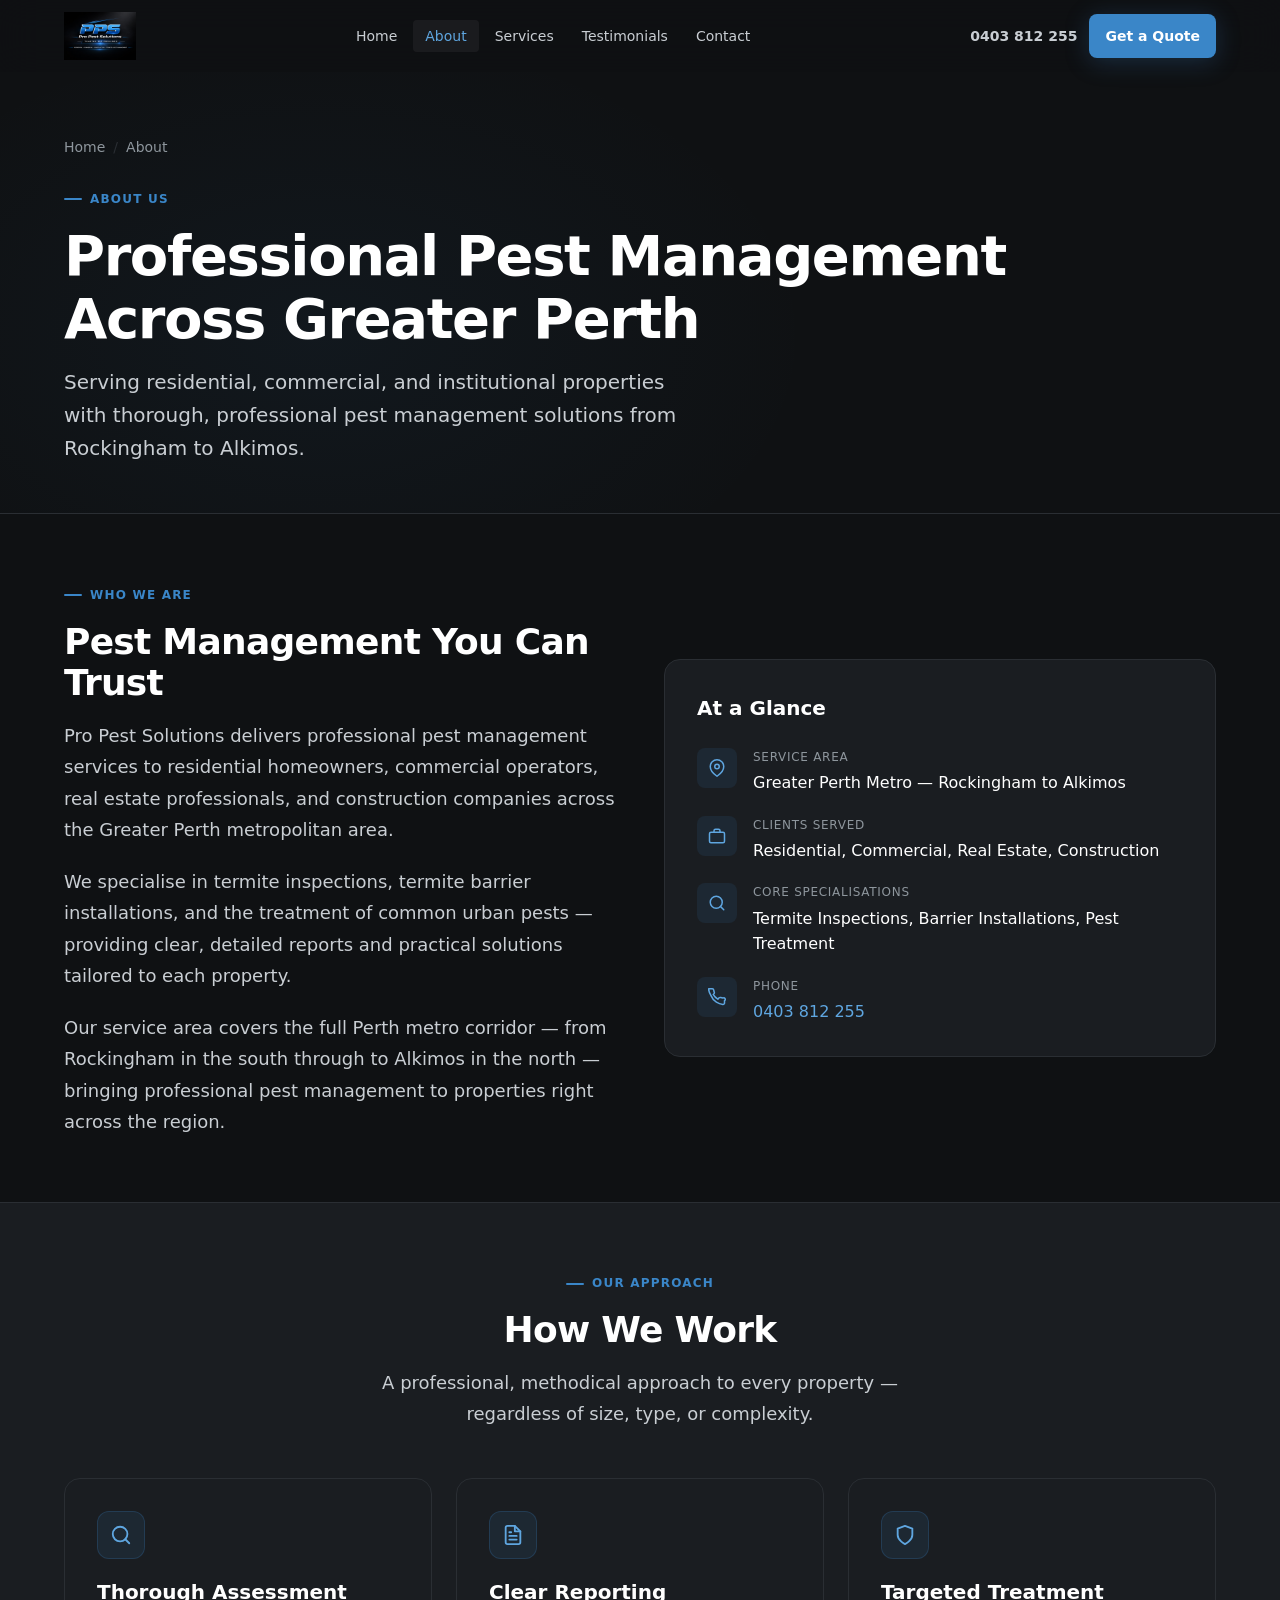
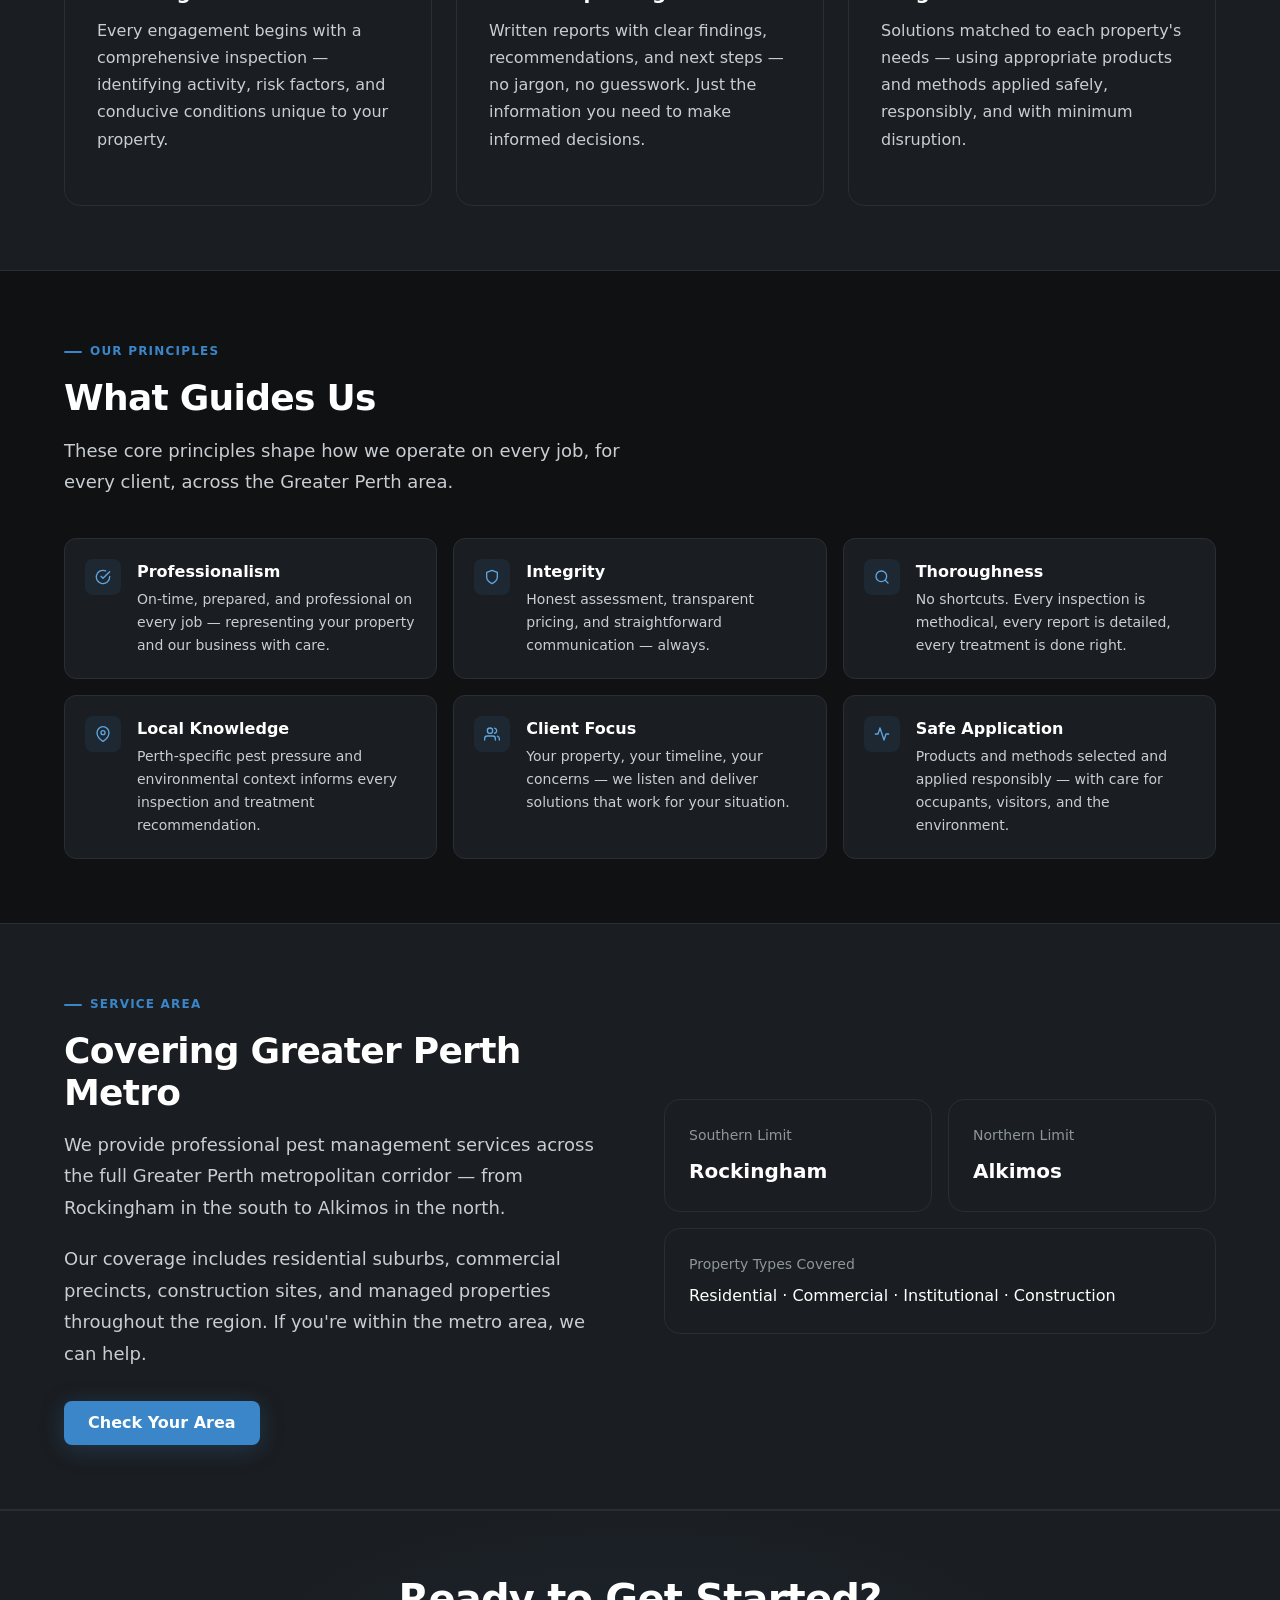
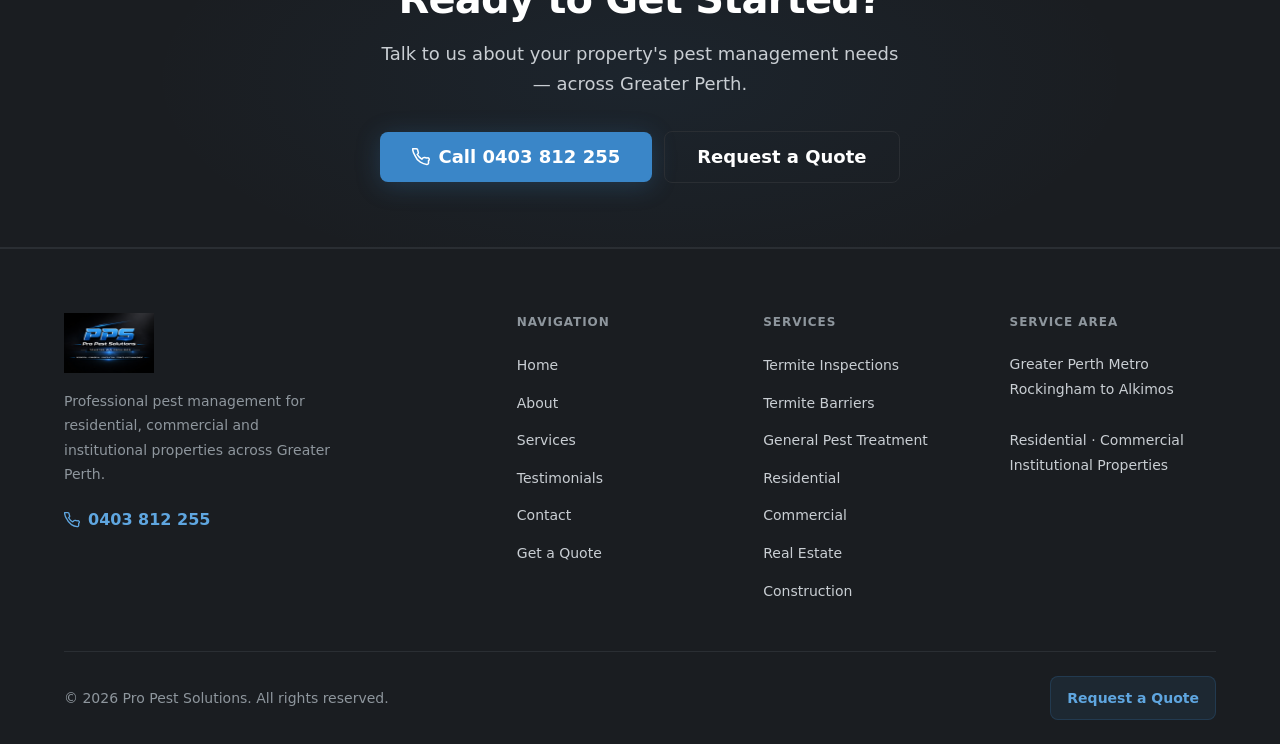
==== commit 76e91bf3: "Replace SVG logos with PNG and fix full mobile responsiveness Logo replacement: - Pulled "Logo 1.2 P" ====
--- a/about.html
+++ b/about.html
@@ -22,14 +22,7 @@
     <div class="container">
       <nav class="nav" aria-label="Main navigation">
         <a href="index.html" class="nav-logo" aria-label="Pro Pest Solutions – Home">
-          <svg xmlns="http://www.w3.org/2000/svg" viewBox="0 0 240 56" height="36" aria-hidden="true">
-            <defs><linearGradient id="nLogoGrad" x1="0" y1="0" x2="0" y2="1"><stop offset="0%" stop-color="#5FA6E0"/><stop offset="50%" stop-color="#3A86C8"/><stop offset="100%" stop-color="#2C6DA7"/></linearGradient></defs>
-            <polygon points="28,2 51,15 51,41 28,54 5,41 5,15" fill="url(#nLogoGrad)"/>
-            <path d="M28 13 L39 18.5 L39 29.5 C39 35.5 34.5 39.5 28 42 C21.5 39.5 17 35.5 17 29.5 L17 18.5 Z" fill="none" stroke="rgba(255,255,255,0.25)" stroke-width="1.2" stroke-linejoin="round"/>
-            <polyline points="22,29 27,34 35,23" fill="none" stroke="#FFFFFF" stroke-width="2.2" stroke-linecap="round" stroke-linejoin="round"/>
-            <text x="66" y="26" font-family="-apple-system,BlinkMacSystemFont,'Segoe UI',system-ui,sans-serif" font-size="17" font-weight="700" letter-spacing="0.04em" fill="#FFFFFF">PRO PEST</text>
-            <text x="66" y="43" font-family="-apple-system,BlinkMacSystemFont,'Segoe UI',system-ui,sans-serif" font-size="11" font-weight="500" letter-spacing="0.14em" fill="#5FA6E0">SOLUTIONS</text>
-          </svg>
+          <img src="assets/img/Logo 1.2 PPS.png" alt="Pro Pest Solutions logo" class="site-logo" width="1536" height="1024">
         </a>
         <ul class="nav-links" role="list">
           <li><a href="index.html" class="nav-link">Home</a></li>
@@ -316,14 +309,7 @@
       <div class="footer-grid">
         <div>
           <div class="footer-logo">
-            <svg xmlns="http://www.w3.org/2000/svg" viewBox="0 0 240 56" height="30" aria-hidden="true">
-              <defs><linearGradient id="fLogoGrad" x1="0" y1="0" x2="0" y2="1"><stop offset="0%" stop-color="#5FA6E0"/><stop offset="50%" stop-color="#3A86C8"/><stop offset="100%" stop-color="#2C6DA7"/></linearGradient></defs>
-              <polygon points="28,2 51,15 51,41 28,54 5,41 5,15" fill="url(#fLogoGrad)"/>
-              <path d="M28 13 L39 18.5 L39 29.5 C39 35.5 34.5 39.5 28 42 C21.5 39.5 17 35.5 17 29.5 L17 18.5 Z" fill="none" stroke="rgba(255,255,255,0.25)" stroke-width="1.2" stroke-linejoin="round"/>
-              <polyline points="22,29 27,34 35,23" fill="none" stroke="#FFFFFF" stroke-width="2.2" stroke-linecap="round" stroke-linejoin="round"/>
-              <text x="66" y="26" font-family="-apple-system,BlinkMacSystemFont,'Segoe UI',system-ui,sans-serif" font-size="17" font-weight="700" letter-spacing="0.04em" fill="#FFFFFF">PRO PEST</text>
-              <text x="66" y="43" font-family="-apple-system,BlinkMacSystemFont,'Segoe UI',system-ui,sans-serif" font-size="11" font-weight="500" letter-spacing="0.14em" fill="#5FA6E0">SOLUTIONS</text>
-            </svg>
+            <img src="assets/img/Logo 1.2 PPS.png" alt="Pro Pest Solutions logo" class="site-logo site-logo--footer" width="1536" height="1024">
           </div>
           <p class="footer-tagline">Professional pest management for residential, commercial and institutional properties across Greater Perth.</p>
           <a href="tel:0403812255" class="footer-phone-link">
--- a/assets/css/styles.css
+++ b/assets/css/styles.css
@@ -87,6 +87,7 @@
   font-size: 16px;
   scroll-behavior: smooth;
   -webkit-text-size-adjust: 100%;
+  overflow-x: hidden;
 }
 
 body {
@@ -97,6 +98,7 @@
   -webkit-font-smoothing: antialiased;
   -moz-osx-font-smoothing: grayscale;
   min-height: 100svh;
+  overflow-x: hidden;
 }
 
 img, svg { display: block; max-width: 100%; }
@@ -105,22 +107,35 @@
 button { font-family: inherit; cursor: pointer; border: none; background: none; }
 input, textarea, select { font-family: inherit; font-size: inherit; }
 
+/* Prevent any element from breaking page width */
+* { min-width: 0; }
+
 /* ---- Layout ---- */
 .container {
   width: 100%;
   max-width: var(--container-xl);
   margin-inline: auto;
-  padding-inline: var(--sp-6);
+  padding-inline: var(--sp-4);
 }
 .container--lg { max-width: var(--container-lg); }
 .container--md { max-width: var(--container-md); }
 
+@media (min-width: 480px) {
+  .container { padding-inline: var(--sp-6); }
+}
+
 .page-main { padding-top: var(--header-h); }
 
 /* ---- Sections ---- */
-.section { padding-block: var(--sp-16); }
-.section--lg { padding-block: var(--sp-24); }
-.section--sm { padding-block: var(--sp-10); }
+.section { padding-block: var(--sp-12); }
+.section--lg { padding-block: var(--sp-16); }
+.section--sm { padding-block: var(--sp-8); }
+
+@media (min-width: 768px) {
+  .section { padding-block: var(--sp-16); }
+  .section--lg { padding-block: var(--sp-24); }
+  .section--sm { padding-block: var(--sp-10); }
+}
 
 .section-eyebrow {
   display: inline-flex;
@@ -143,19 +158,30 @@
 }
 
 .section-title {
-  font-size: var(--text-3xl);
+  font-size: clamp(1.5rem, 4vw, 1.875rem);
   font-weight: var(--fw-bold);
   line-height: 1.15;
   letter-spacing: -0.02em;
   color: var(--pps-text-primary);
   margin-bottom: var(--sp-4);
+  overflow-wrap: break-word;
+  word-break: break-word;
+}
+
+@media (min-width: 1024px) {
+  .section-title { font-size: var(--text-4xl); }
 }
 
 .section-body {
-  font-size: var(--text-lg);
+  font-size: var(--text-base);
   color: var(--pps-text-secondary);
   line-height: 1.75;
   max-width: 600px;
+  overflow-wrap: break-word;
+}
+
+@media (min-width: 640px) {
+  .section-body { font-size: var(--text-lg); }
 }
 
 /* ---- Utility classes ---- */
@@ -180,6 +206,8 @@
               box-shadow var(--t-base), transform var(--t-base);
   white-space: nowrap;
   line-height: 1;
+  min-height: 44px; /* minimum touch target */
+  touch-action: manipulation;
 }
 .btn--primary {
   background: var(--pps-blue-primary);
@@ -245,6 +273,31 @@
 .nav-logo { display: flex; align-items: center; flex-shrink: 0; }
 .nav-logo svg { height: 36px; width: auto; }
 
+/* ---- Logo image (PNG) ---- */
+.site-logo {
+  height: 40px;
+  width: auto;
+  max-width: 200px;
+  object-fit: contain;
+  object-position: left center;
+  display: block;
+}
+.site-logo--footer {
+  height: 52px;
+  max-width: 260px;
+}
+
+@media (min-width: 1024px) {
+  .site-logo {
+    height: 48px;
+    max-width: 240px;
+  }
+  .site-logo--footer {
+    height: 60px;
+    max-width: 300px;
+  }
+}
+
 .nav-links {
   display: none;
   align-items: center;
@@ -283,11 +336,13 @@
   flex-direction: column;
   justify-content: center;
   gap: 5px;
-  width: 40px;
-  height: 40px;
-  padding: 8px;
+  width: 44px;
+  height: 44px;
+  padding: 10px;
   border-radius: var(--r-sm);
   transition: background var(--t-fast);
+  flex-shrink: 0;
+  touch-action: manipulation;
 }
 .nav-toggle:hover { background: rgba(255,255,255,0.06); }
 .nav-toggle span {
@@ -311,11 +366,12 @@
   backdrop-filter: blur(24px);
   -webkit-backdrop-filter: blur(24px);
   border-top: 1px solid var(--pps-border);
-  padding: var(--sp-6);
+  padding: var(--sp-4) var(--sp-4) var(--sp-8);
   display: none;
   flex-direction: column;
   gap: var(--sp-1);
   overflow-y: auto;
+  -webkit-overflow-scrolling: touch;
 }
 .mobile-menu.is-open { display: flex; }
 
@@ -343,6 +399,10 @@
   padding-top: var(--sp-6);
   border-top: 1px solid var(--pps-border);
 }
+.mobile-menu-actions .btn {
+  width: 100%;
+  justify-content: center;
+}
 
 /* ---- Hero ---- */
 .hero {
@@ -350,8 +410,12 @@
   min-height: calc(100svh - var(--header-h));
   display: flex;
   align-items: center;
-  padding-block: var(--sp-20);
+  padding-block: var(--sp-12);
   overflow: hidden;
+}
+
+@media (min-width: 768px) {
+  .hero { padding-block: var(--sp-20); }
 }
 .hero-bg {
   position: absolute;
@@ -423,16 +487,30 @@
 
 .hero-actions {
   display: flex;
-  flex-wrap: wrap;
+  flex-direction: column;
   gap: var(--sp-3);
   margin-bottom: var(--sp-10);
 }
+.hero-actions .btn {
+  width: 100%;
+  justify-content: center;
+}
+
+@media (min-width: 480px) {
+  .hero-actions {
+    flex-direction: row;
+    flex-wrap: wrap;
+  }
+  .hero-actions .btn {
+    width: auto;
+  }
+}
 
 .hero-meta {
   display: flex;
   flex-wrap: wrap;
-  gap: var(--sp-6);
-  padding-top: var(--sp-8);
+  gap: var(--sp-4) var(--sp-6);
+  padding-top: var(--sp-6);
   border-top: 1px solid var(--pps-border);
 }
 .hero-meta-item {
@@ -441,6 +519,8 @@
   gap: var(--sp-2);
   font-size: var(--text-sm);
   color: var(--pps-text-muted);
+  overflow-wrap: break-word;
+  word-break: break-word;
 }
 .hero-meta-item svg { color: var(--pps-blue-primary); flex-shrink: 0; }
 
@@ -465,17 +545,27 @@
   font-size: var(--text-sm);
   font-weight: var(--fw-medium);
   color: var(--pps-text-muted);
-  white-space: nowrap;
+  /* no white-space:nowrap — allow wrapping on small screens */
 }
 .trust-item svg { color: var(--pps-blue-primary); flex-shrink: 0; }
+
+@media (min-width: 640px) {
+  .trust-item { white-space: nowrap; }
+}
 
 /* ---- Cards ---- */
 .card {
   background: var(--pps-bg-panel);
   border: 1px solid var(--pps-border);
   border-radius: var(--r-xl);
-  padding: var(--sp-8);
+  padding: var(--sp-5);
   transition: border-color var(--t-base), box-shadow var(--t-base), transform var(--t-base);
+  overflow-wrap: break-word;
+  word-break: break-word;
+}
+
+@media (min-width: 640px) {
+  .card { padding: var(--sp-8); }
 }
 .card:hover {
   border-color: rgba(58,134,200,0.32);
@@ -510,6 +600,8 @@
   color: var(--pps-text-secondary);
   line-height: 1.7;
   margin-bottom: var(--sp-5);
+  overflow-wrap: break-word;
+  word-break: break-word;
 }
 
 .card-link {
@@ -524,9 +616,9 @@
 .card-link:hover { color: var(--pps-blue-highlight); gap: var(--sp-3); }
 
 /* ---- Grid layouts ---- */
-.grid-2 { display: grid; grid-template-columns: 1fr; gap: var(--sp-6); }
-.grid-3 { display: grid; grid-template-columns: 1fr; gap: var(--sp-6); }
-.grid-4 { display: grid; grid-template-columns: repeat(2, 1fr); gap: var(--sp-4); }
+.grid-2 { display: grid; grid-template-columns: 1fr; gap: var(--sp-5); }
+.grid-3 { display: grid; grid-template-columns: 1fr; gap: var(--sp-5); }
+.grid-4 { display: grid; grid-template-columns: 1fr; gap: var(--sp-4); }
 
 /* ---- Feature / Why Choose Us ---- */
 .feature-list { display: flex; flex-direction: column; gap: var(--sp-5); }
@@ -591,9 +683,13 @@
   background: var(--pps-bg-panel);
   border-top: 1px solid var(--pps-border);
   border-bottom: 1px solid var(--pps-border);
-  padding-block: var(--sp-16);
+  padding-block: var(--sp-12);
   position: relative;
   overflow: hidden;
+}
+
+@media (min-width: 768px) {
+  .cta-band { padding-block: var(--sp-16); }
 }
 .cta-band-glow {
   position: absolute;
@@ -618,7 +714,26 @@
   margin-inline: auto;
   line-height: 1.65;
 }
-.cta-actions { display: flex; flex-wrap: wrap; gap: var(--sp-4); justify-content: center; }
+.cta-actions {
+  display: flex;
+  flex-direction: column;
+  gap: var(--sp-3);
+  align-items: stretch;
+}
+.cta-actions .btn {
+  justify-content: center;
+  text-align: center;
+}
+
+@media (min-width: 480px) {
+  .cta-actions {
+    flex-direction: row;
+    flex-wrap: wrap;
+    justify-content: center;
+    align-items: center;
+  }
+  .cta-actions .btn { flex-shrink: 0; }
+}
 
 /* ---- Testimonials ---- */
 .testimonial-card {
@@ -642,6 +757,8 @@
   flex: 1;
   margin-bottom: var(--sp-6);
   font-style: italic;
+  overflow-wrap: break-word;
+  word-break: break-word;
 }
 .testimonial-author { display: flex; align-items: center; gap: var(--sp-4); }
 .testimonial-avatar {
@@ -666,11 +783,17 @@
   background: var(--pps-bg-panel);
   border: 1px solid var(--pps-border);
   border-radius: var(--r-xl);
-  padding: var(--sp-8);
+  padding: var(--sp-5);
   display: flex;
   flex-direction: column;
   gap: var(--sp-4);
   transition: border-color var(--t-base), transform var(--t-base);
+  overflow-wrap: break-word;
+  word-break: break-word;
+}
+
+@media (min-width: 640px) {
+  .service-block { padding: var(--sp-8); }
 }
 .service-block:hover {
   border-color: rgba(58,134,200,0.32);
@@ -681,10 +804,14 @@
 
 /* ---- Page hero (inner pages) ---- */
 .page-hero {
-  padding-block: var(--sp-16) var(--sp-12);
+  padding-block: var(--sp-10) var(--sp-8);
   border-bottom: 1px solid var(--pps-border);
   position: relative;
   overflow: hidden;
+}
+
+@media (min-width: 768px) {
+  .page-hero { padding-block: var(--sp-16) var(--sp-12); }
 }
 .page-hero::before {
   content: '';
@@ -726,9 +853,18 @@
 .form-wrap {
   background: var(--pps-bg-panel);
   border: 1px solid var(--pps-border);
-  border-radius: var(--r-2xl);
-  padding: var(--sp-10);
-}
+  border-radius: var(--r-xl);
+  padding: var(--sp-5);
+}
+
+@media (min-width: 480px) {
+  .form-wrap { padding: var(--sp-8); border-radius: var(--r-2xl); }
+}
+
+@media (min-width: 768px) {
+  .form-wrap { padding: var(--sp-10); }
+}
+
 .form-grid { display: grid; grid-template-columns: 1fr; gap: var(--sp-5); }
 .form-group { display: flex; flex-direction: column; gap: var(--sp-2); }
 .form-group--full { grid-column: 1 / -1; }
@@ -746,10 +882,11 @@
   background: var(--pps-bg-main);
   border: 1px solid var(--pps-border);
   border-radius: var(--r-md);
-  padding: 0.75rem 1rem;
+  padding: 0.875rem 1rem;
   color: var(--pps-text-primary);
-  font-size: var(--text-base);
+  font-size: max(1rem, 16px); /* prevent iOS auto-zoom on focus */
   width: 100%;
+  min-height: 48px;
   transition: border-color var(--t-fast), box-shadow var(--t-fast);
   appearance: none;
   -webkit-appearance: none;
@@ -776,20 +913,33 @@
 
 .form-footer {
   display: flex;
-  align-items: center;
-  justify-content: space-between;
-  flex-wrap: wrap;
+  flex-direction: column;
   gap: var(--sp-4);
   margin-top: var(--sp-4);
 }
+.form-footer .btn { width: 100%; justify-content: center; }
 .form-note { font-size: var(--text-sm); color: var(--pps-text-muted); }
+
+@media (min-width: 480px) {
+  .form-footer {
+    flex-direction: row;
+    align-items: center;
+    justify-content: space-between;
+    flex-wrap: wrap;
+  }
+  .form-footer .btn { width: auto; }
+}
 
 /* ---- Contact info ---- */
 .contact-info-card {
   background: var(--pps-bg-panel);
   border: 1px solid var(--pps-border);
   border-radius: var(--r-xl);
-  padding: var(--sp-8);
+  padding: var(--sp-5);
+}
+
+@media (min-width: 640px) {
+  .contact-info-card { padding: var(--sp-8); }
 }
 .contact-info-title { font-size: var(--text-xl); font-weight: var(--fw-semibold); color: var(--pps-text-primary); margin-bottom: var(--sp-6); }
 .contact-info-list { display: flex; flex-direction: column; gap: var(--sp-5); }
@@ -812,10 +962,12 @@
   display: inline-flex;
   align-items: center;
   gap: var(--sp-3);
-  font-size: clamp(1.5rem, 4vw, 2.5rem);
+  font-size: clamp(1.25rem, 5vw, 2.5rem);
   font-weight: var(--fw-bold);
   color: var(--pps-blue-highlight);
   transition: color var(--t-fast);
+  flex-wrap: wrap;
+  word-break: break-all;
 }
 .phone-display:hover { color: var(--pps-text-primary); }
 
@@ -892,13 +1044,18 @@
 .site-footer {
   background: var(--pps-bg-panel);
   border-top: 1px solid var(--pps-border);
-  padding-top: var(--sp-16);
-}
+  padding-top: var(--sp-12);
+}
+
+@media (min-width: 768px) {
+  .site-footer { padding-top: var(--sp-16); }
+}
+
 .footer-grid {
   display: grid;
   grid-template-columns: 1fr;
-  gap: var(--sp-10);
-  padding-bottom: var(--sp-12);
+  gap: var(--sp-8);
+  padding-bottom: var(--sp-10);
   border-bottom: 1px solid var(--pps-border);
 }
 .footer-logo { display: flex; align-items: center; margin-bottom: var(--sp-4); }
@@ -985,9 +1142,16 @@
 ::-webkit-scrollbar-thumb { background: var(--pps-border); border-radius: 4px; }
 ::-webkit-scrollbar-thumb:hover { background: var(--pps-accent-soft); }
 
+/* ---- Responsive: sm (≥ 480px) ---- */
+@media (min-width: 480px) {
+  .grid-4 { grid-template-columns: repeat(2, 1fr); }
+}
+
 /* ---- Responsive: sm (≥ 640px) ---- */
 @media (min-width: 640px) {
-  .grid-4 { grid-template-columns: repeat(2, 1fr); }
+  .grid-2 { gap: var(--sp-6); }
+  .grid-3 { gap: var(--sp-6); }
+  .grid-4 { grid-template-columns: repeat(2, 1fr); gap: var(--sp-5); }
   .footer-bottom { flex-direction: row; justify-content: space-between; text-align: left; }
   .values-grid { grid-template-columns: repeat(2, 1fr); }
 }
@@ -998,7 +1162,7 @@
   .grid-3 { grid-template-columns: repeat(2, 1fr); }
   .split { grid-template-columns: repeat(2, 1fr); }
   .form-grid { grid-template-columns: repeat(2, 1fr); }
-  .footer-grid { grid-template-columns: 2fr 1fr 1fr; }
+  .footer-grid { grid-template-columns: 2fr 1fr 1fr; gap: var(--sp-10); padding-bottom: var(--sp-12); }
 }
 
 /* ---- Responsive: lg (≥ 1024px) ---- */
@@ -1012,6 +1176,44 @@
   .values-grid { grid-template-columns: repeat(3, 1fr); }
 }
 
+/* ---- xs safety (≤ 479px) ---- */
+/* Final sweep to prevent overflow and ensure readability on smallest phones */
+@media (max-width: 479px) {
+  /* Hero: tighten up so content fits without excessive scroll */
+  .hero { min-height: auto; padding-block: var(--sp-10); }
+  .hero-title { letter-spacing: -0.015em; }
+  .hero-desc { font-size: var(--text-base); }
+  .hero-badge { font-size: var(--text-xs); flex-wrap: wrap; }
+
+  /* Section text */
+  .page-title { font-size: 1.75rem; }
+  .cta-title { font-size: 1.5rem; }
+
+  /* Trust strip — stack to 2-per-row on very small screens */
+  .trust-strip-inner { gap: var(--sp-3) var(--sp-5); }
+  .trust-item { font-size: var(--text-xs); }
+
+  /* Nav: compact logo on very small screens */
+  .site-logo { height: 34px; }
+
+  /* Client cards: ensure text doesn't overflow */
+  .client-card { flex-direction: column; align-items: flex-start; gap: var(--sp-3); }
+
+  /* Footer link columns */
+  .footer-grid > div + div + div { display: none; } /* hide 3rd+ footer cols on xs */
+  .footer-area-text { font-size: var(--text-xs); }
+
+  /* Forms */
+  .form-wrap { padding: var(--sp-4); border-radius: var(--r-lg); }
+  fieldset { padding: 0; }
+
+  /* Testimonials */
+  .testimonial-card { padding: var(--sp-5); }
+
+  /* About page area boxes */
+  .card { padding: var(--sp-4); }
+}
+
 /* ---- Reduced motion ---- */
 @media (prefers-reduced-motion: reduce) {
   *, *::before, *::after { transition-duration: 0.01ms !important; animation-duration: 0.01ms !important; }
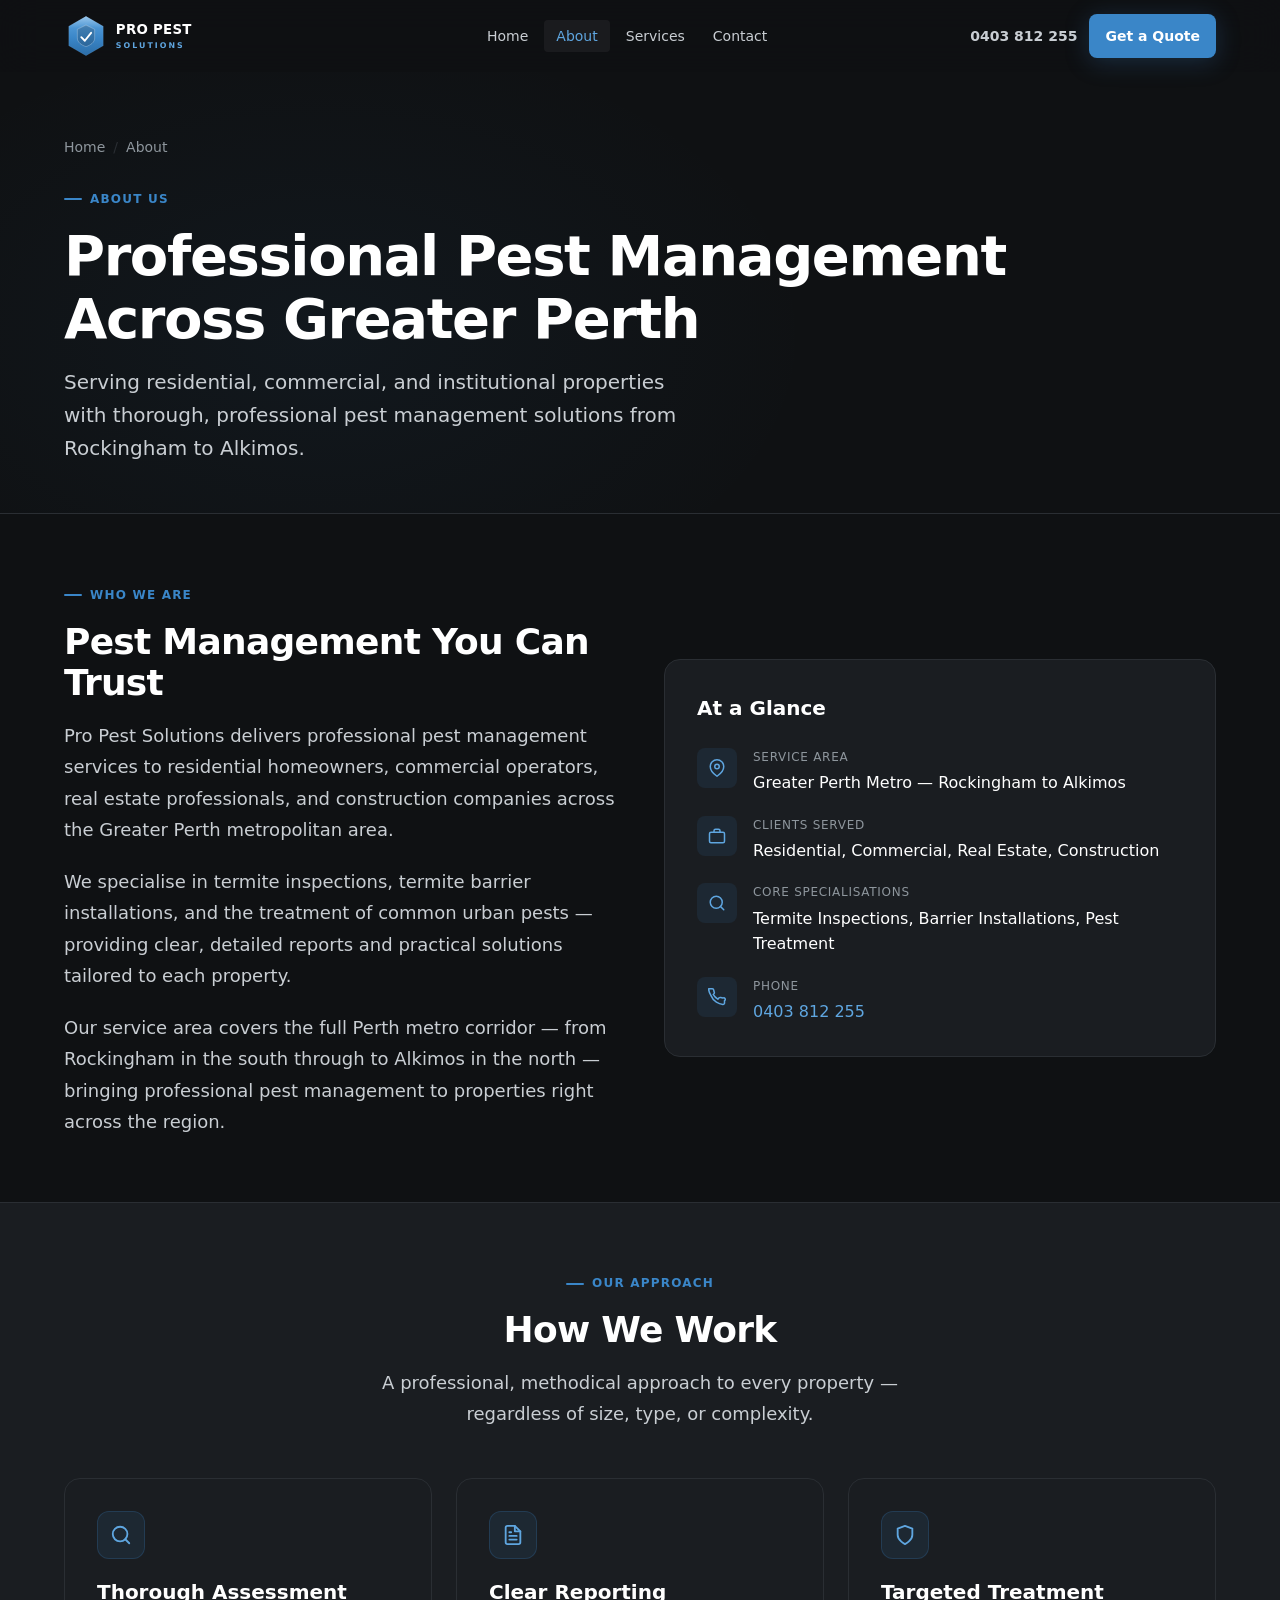
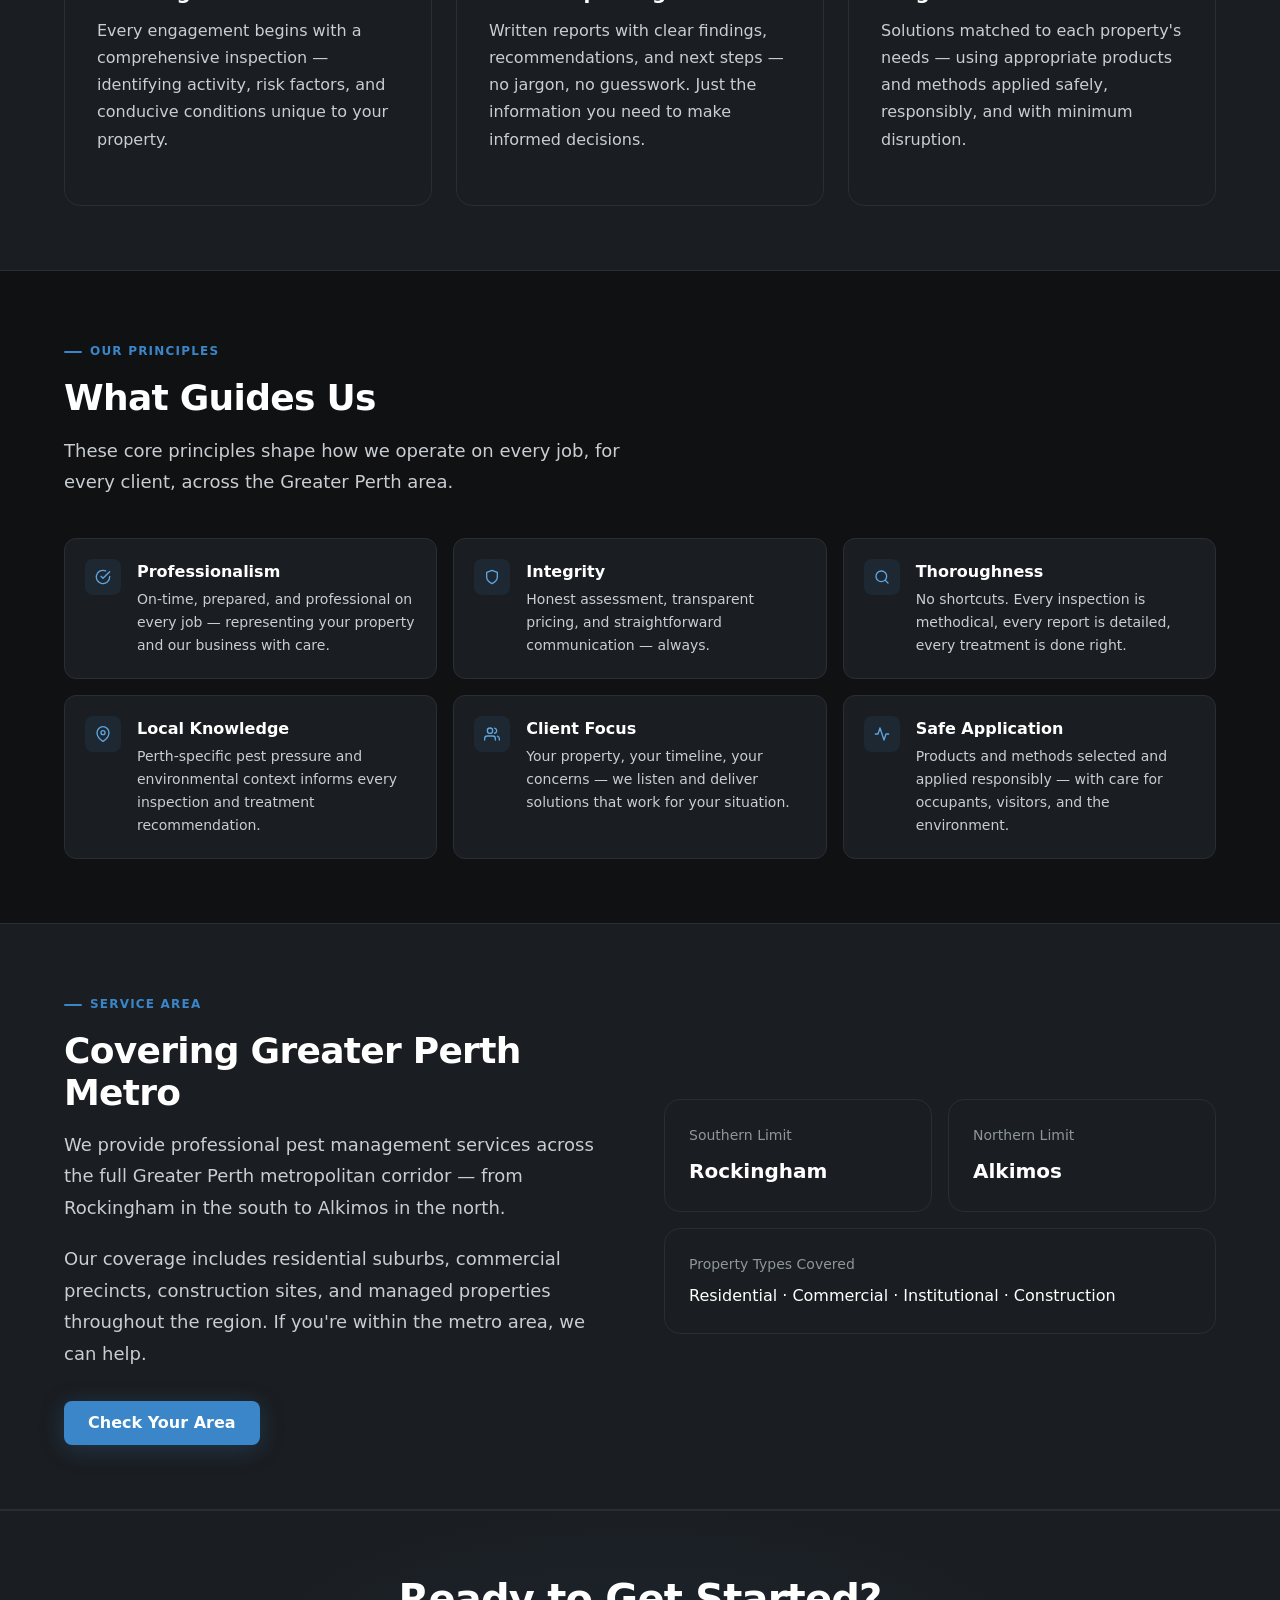
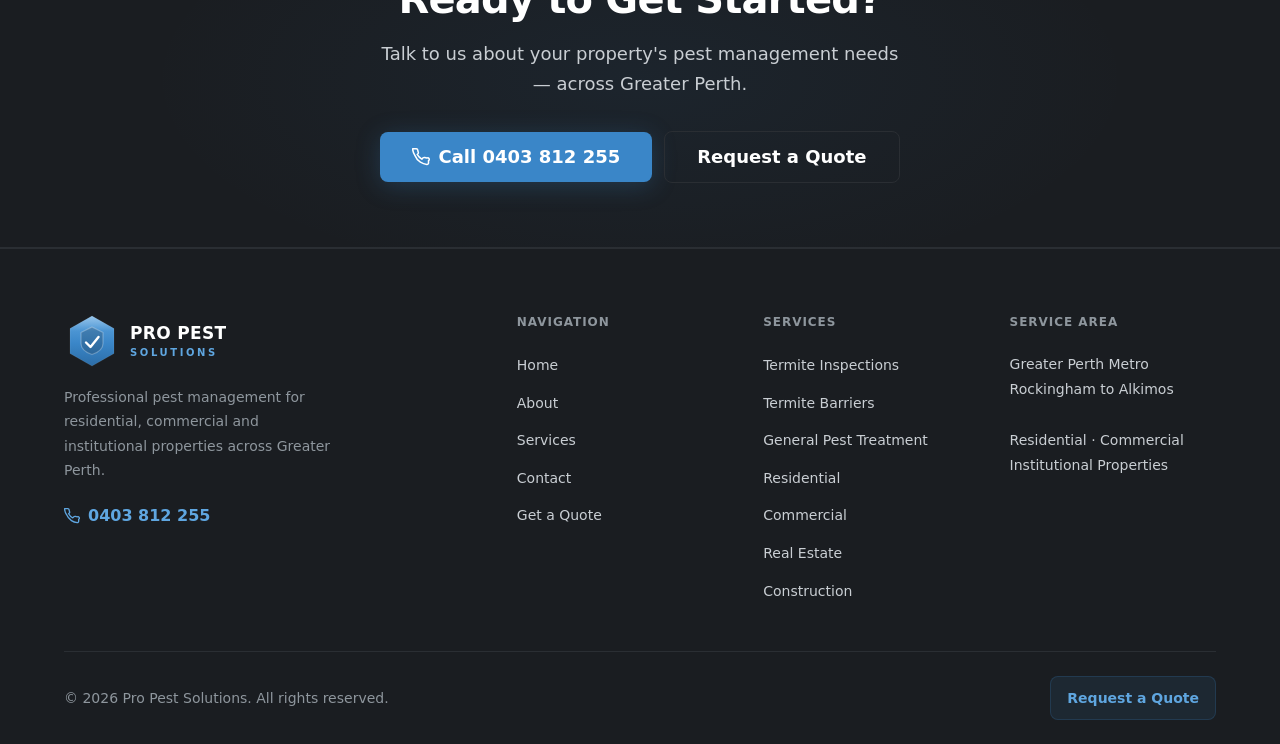
==== commit dd1098a7: "Remove testimonials, wire live form handler, coded logo, business hours - Delete testimonials.html a" ====
--- a/about.html
+++ b/about.html
@@ -6,7 +6,7 @@
   <title>About — Pro Pest Solutions | Perth Pest Management</title>
   <meta name="description" content="Learn about Pro Pest Solutions — professional pest management for residential, commercial and institutional properties across Greater Perth, from Rockingham to Alkimos.">
   <meta name="robots" content="index, follow">
-  <link rel="canonical" href="https://propestsolutions.com.au/about.html">
+  <link rel="canonical" href="https://propestsolutionswa.com/about.html">
   <meta property="og:title" content="About Pro Pest Solutions">
   <meta property="og:description" content="Professional pest management across Greater Perth — residential, commercial, real estate, and construction.">
   <meta property="og:type" content="website">
@@ -22,13 +22,30 @@
     <div class="container">
       <nav class="nav" aria-label="Main navigation">
         <a href="index.html" class="nav-logo" aria-label="Pro Pest Solutions – Home">
-          <img src="assets/img/Logo 1.2 PPS.png" alt="Pro Pest Solutions logo" class="site-logo" width="1536" height="1024">
+          <svg class="site-logo" xmlns="http://www.w3.org/2000/svg" viewBox="0 0 280 56" role="img" aria-label="Pro Pest Solutions">
+            <defs>
+              <linearGradient id="ppsMark-h-about" x1="0.5" y1="0" x2="0.5" y2="1">
+                <stop offset="0%"   stop-color="#5FA6E0"/>
+                <stop offset="55%"  stop-color="#3A86C8"/>
+                <stop offset="100%" stop-color="#2C6DA7"/>
+              </linearGradient>
+              <linearGradient id="ppsGloss-h-about" x1="0.5" y1="0" x2="0.5" y2="1">
+                <stop offset="0%"  stop-color="#FFFFFF" stop-opacity="0.35"/>
+                <stop offset="60%" stop-color="#FFFFFF" stop-opacity="0"/>
+              </linearGradient>
+            </defs>
+            <path d="M28 3 L50 15.5 L50 40.5 L28 53 L6 40.5 L6 15.5 Z" fill="url(#ppsMark-h-about)" stroke="rgba(255,255,255,0.08)" stroke-width="1"/>
+            <path d="M28 3 L50 15.5 L50 28 L6 28 L6 15.5 Z" fill="url(#ppsGloss-h-about)"/>
+            <path d="M28 14 L39 19.5 L39 30.5 C39 36 34 39.5 28 41.5 C22 39.5 17 36 17 30.5 L17 19.5 Z" fill="rgba(15,17,19,0.18)" stroke="rgba(255,255,255,0.28)" stroke-width="1.2" stroke-linejoin="round"/>
+            <path d="M22 29.5 L26.5 34 L34.5 24" fill="none" stroke="#FFFFFF" stroke-width="2.4" stroke-linecap="round" stroke-linejoin="round"/>
+            <text x="66" y="26" font-family="-apple-system, BlinkMacSystemFont, 'Segoe UI', system-ui, sans-serif" font-size="17" font-weight="800" letter-spacing="0.02em" fill="#FFFFFF">PRO PEST</text>
+            <text x="66" y="43" font-family="-apple-system, BlinkMacSystemFont, 'Segoe UI', system-ui, sans-serif" font-size="10" font-weight="600" letter-spacing="0.26em" fill="#5FA6E0">SOLUTIONS</text>
+          </svg>
         </a>
         <ul class="nav-links" role="list">
           <li><a href="index.html" class="nav-link">Home</a></li>
           <li><a href="about.html" class="nav-link" aria-current="page">About</a></li>
           <li><a href="services.html" class="nav-link">Services</a></li>
-          <li><a href="testimonials.html" class="nav-link">Testimonials</a></li>
           <li><a href="contact.html" class="nav-link">Contact</a></li>
         </ul>
         <div class="nav-actions">
@@ -46,7 +63,6 @@
     <a href="index.html" class="mobile-nav-link">Home</a>
     <a href="about.html" class="mobile-nav-link" aria-current="page">About</a>
     <a href="services.html" class="mobile-nav-link">Services</a>
-    <a href="testimonials.html" class="mobile-nav-link">Testimonials</a>
     <a href="contact.html" class="mobile-nav-link">Contact</a>
     <div class="mobile-menu-actions">
       <a href="tel:0403812255" class="btn btn--outline">
@@ -309,7 +325,25 @@
       <div class="footer-grid">
         <div>
           <div class="footer-logo">
-            <img src="assets/img/Logo 1.2 PPS.png" alt="Pro Pest Solutions logo" class="site-logo site-logo--footer" width="1536" height="1024">
+            <svg class="site-logo site-logo--footer" xmlns="http://www.w3.org/2000/svg" viewBox="0 0 280 56" role="img" aria-label="Pro Pest Solutions">
+            <defs>
+              <linearGradient id="ppsMark-f-about" x1="0.5" y1="0" x2="0.5" y2="1">
+                <stop offset="0%"   stop-color="#5FA6E0"/>
+                <stop offset="55%"  stop-color="#3A86C8"/>
+                <stop offset="100%" stop-color="#2C6DA7"/>
+              </linearGradient>
+              <linearGradient id="ppsGloss-f-about" x1="0.5" y1="0" x2="0.5" y2="1">
+                <stop offset="0%"  stop-color="#FFFFFF" stop-opacity="0.35"/>
+                <stop offset="60%" stop-color="#FFFFFF" stop-opacity="0"/>
+              </linearGradient>
+            </defs>
+            <path d="M28 3 L50 15.5 L50 40.5 L28 53 L6 40.5 L6 15.5 Z" fill="url(#ppsMark-f-about)" stroke="rgba(255,255,255,0.08)" stroke-width="1"/>
+            <path d="M28 3 L50 15.5 L50 28 L6 28 L6 15.5 Z" fill="url(#ppsGloss-f-about)"/>
+            <path d="M28 14 L39 19.5 L39 30.5 C39 36 34 39.5 28 41.5 C22 39.5 17 36 17 30.5 L17 19.5 Z" fill="rgba(15,17,19,0.18)" stroke="rgba(255,255,255,0.28)" stroke-width="1.2" stroke-linejoin="round"/>
+            <path d="M22 29.5 L26.5 34 L34.5 24" fill="none" stroke="#FFFFFF" stroke-width="2.4" stroke-linecap="round" stroke-linejoin="round"/>
+            <text x="66" y="26" font-family="-apple-system, BlinkMacSystemFont, 'Segoe UI', system-ui, sans-serif" font-size="17" font-weight="800" letter-spacing="0.02em" fill="#FFFFFF">PRO PEST</text>
+            <text x="66" y="43" font-family="-apple-system, BlinkMacSystemFont, 'Segoe UI', system-ui, sans-serif" font-size="10" font-weight="600" letter-spacing="0.26em" fill="#5FA6E0">SOLUTIONS</text>
+          </svg>
           </div>
           <p class="footer-tagline">Professional pest management for residential, commercial and institutional properties across Greater Perth.</p>
           <a href="tel:0403812255" class="footer-phone-link">
@@ -323,7 +357,6 @@
             <li><a href="index.html" class="footer-link">Home</a></li>
             <li><a href="about.html" class="footer-link">About</a></li>
             <li><a href="services.html" class="footer-link">Services</a></li>
-            <li><a href="testimonials.html" class="footer-link">Testimonials</a></li>
             <li><a href="contact.html" class="footer-link">Contact</a></li>
             <li><a href="booking.html" class="footer-link">Get a Quote</a></li>
           </ul>
--- a/assets/css/styles.css
+++ b/assets/css/styles.css
@@ -192,6 +192,19 @@
 .fw-semibold  { font-weight: var(--fw-semibold); }
 .fw-bold      { font-weight: var(--fw-bold); }
 
+/* Visually hide an element but keep it available to assistive tech. */
+.sr-only {
+  position: absolute;
+  width: 1px;
+  height: 1px;
+  padding: 0;
+  margin: -1px;
+  overflow: hidden;
+  clip: rect(0, 0, 0, 0);
+  white-space: nowrap;
+  border: 0;
+}
+
 /* ---- Buttons ---- */
 .btn {
   display: inline-flex;
@@ -271,31 +284,20 @@
 }
 
 .nav-logo { display: flex; align-items: center; flex-shrink: 0; }
-.nav-logo svg { height: 36px; width: auto; }
-
-/* ---- Logo image (PNG) ---- */
+
+/* ---- Inline SVG brand logo ----
+   Sized by height; the SVG's own viewBox preserves aspect ratio, so width stays proportional.
+*/
 .site-logo {
-  height: 40px;
+  display: block;
+  height: 38px;
   width: auto;
-  max-width: 200px;
-  object-fit: contain;
-  object-position: left center;
-  display: block;
-}
-.site-logo--footer {
-  height: 52px;
-  max-width: 260px;
-}
+}
+.site-logo--footer { height: 48px; }
 
 @media (min-width: 1024px) {
-  .site-logo {
-    height: 48px;
-    max-width: 240px;
-  }
-  .site-logo--footer {
-    height: 60px;
-    max-width: 300px;
-  }
+  .site-logo { height: 44px; }
+  .site-logo--footer { height: 56px; }
 }
 
 .nav-links {
@@ -735,49 +737,6 @@
   .cta-actions .btn { flex-shrink: 0; }
 }
 
-/* ---- Testimonials ---- */
-.testimonial-card {
-  background: var(--pps-bg-panel);
-  border: 1px solid var(--pps-border);
-  border-radius: var(--r-xl);
-  padding: var(--sp-8);
-  display: flex;
-  flex-direction: column;
-}
-.testimonial-stars {
-  display: flex;
-  gap: 3px;
-  margin-bottom: var(--sp-5);
-  color: #F59E0B;
-}
-.testimonial-quote {
-  font-size: var(--text-base);
-  color: var(--pps-text-secondary);
-  line-height: 1.75;
-  flex: 1;
-  margin-bottom: var(--sp-6);
-  font-style: italic;
-  overflow-wrap: break-word;
-  word-break: break-word;
-}
-.testimonial-author { display: flex; align-items: center; gap: var(--sp-4); }
-.testimonial-avatar {
-  width: 44px;
-  height: 44px;
-  background: rgba(58,134,200,0.15);
-  border-radius: 50%;
-  display: flex;
-  align-items: center;
-  justify-content: center;
-  font-size: var(--text-base);
-  font-weight: var(--fw-bold);
-  color: var(--pps-blue-highlight);
-  flex-shrink: 0;
-  font-style: normal;
-}
-.testimonial-name { font-size: var(--text-sm); font-weight: var(--fw-semibold); color: var(--pps-text-primary); }
-.testimonial-role { font-size: var(--text-xs); color: var(--pps-text-muted); }
-
 /* ---- Service block (services page) ---- */
 .service-block {
   background: var(--pps-bg-panel);
@@ -1059,7 +1018,6 @@
   border-bottom: 1px solid var(--pps-border);
 }
 .footer-logo { display: flex; align-items: center; margin-bottom: var(--sp-4); }
-.footer-logo svg { height: 32px; width: auto; }
 .footer-tagline {
   font-size: var(--text-sm);
   color: var(--pps-text-muted);
@@ -1207,9 +1165,6 @@
   .form-wrap { padding: var(--sp-4); border-radius: var(--r-lg); }
   fieldset { padding: 0; }
 
-  /* Testimonials */
-  .testimonial-card { padding: var(--sp-5); }
-
   /* About page area boxes */
   .card { padding: var(--sp-4); }
 }
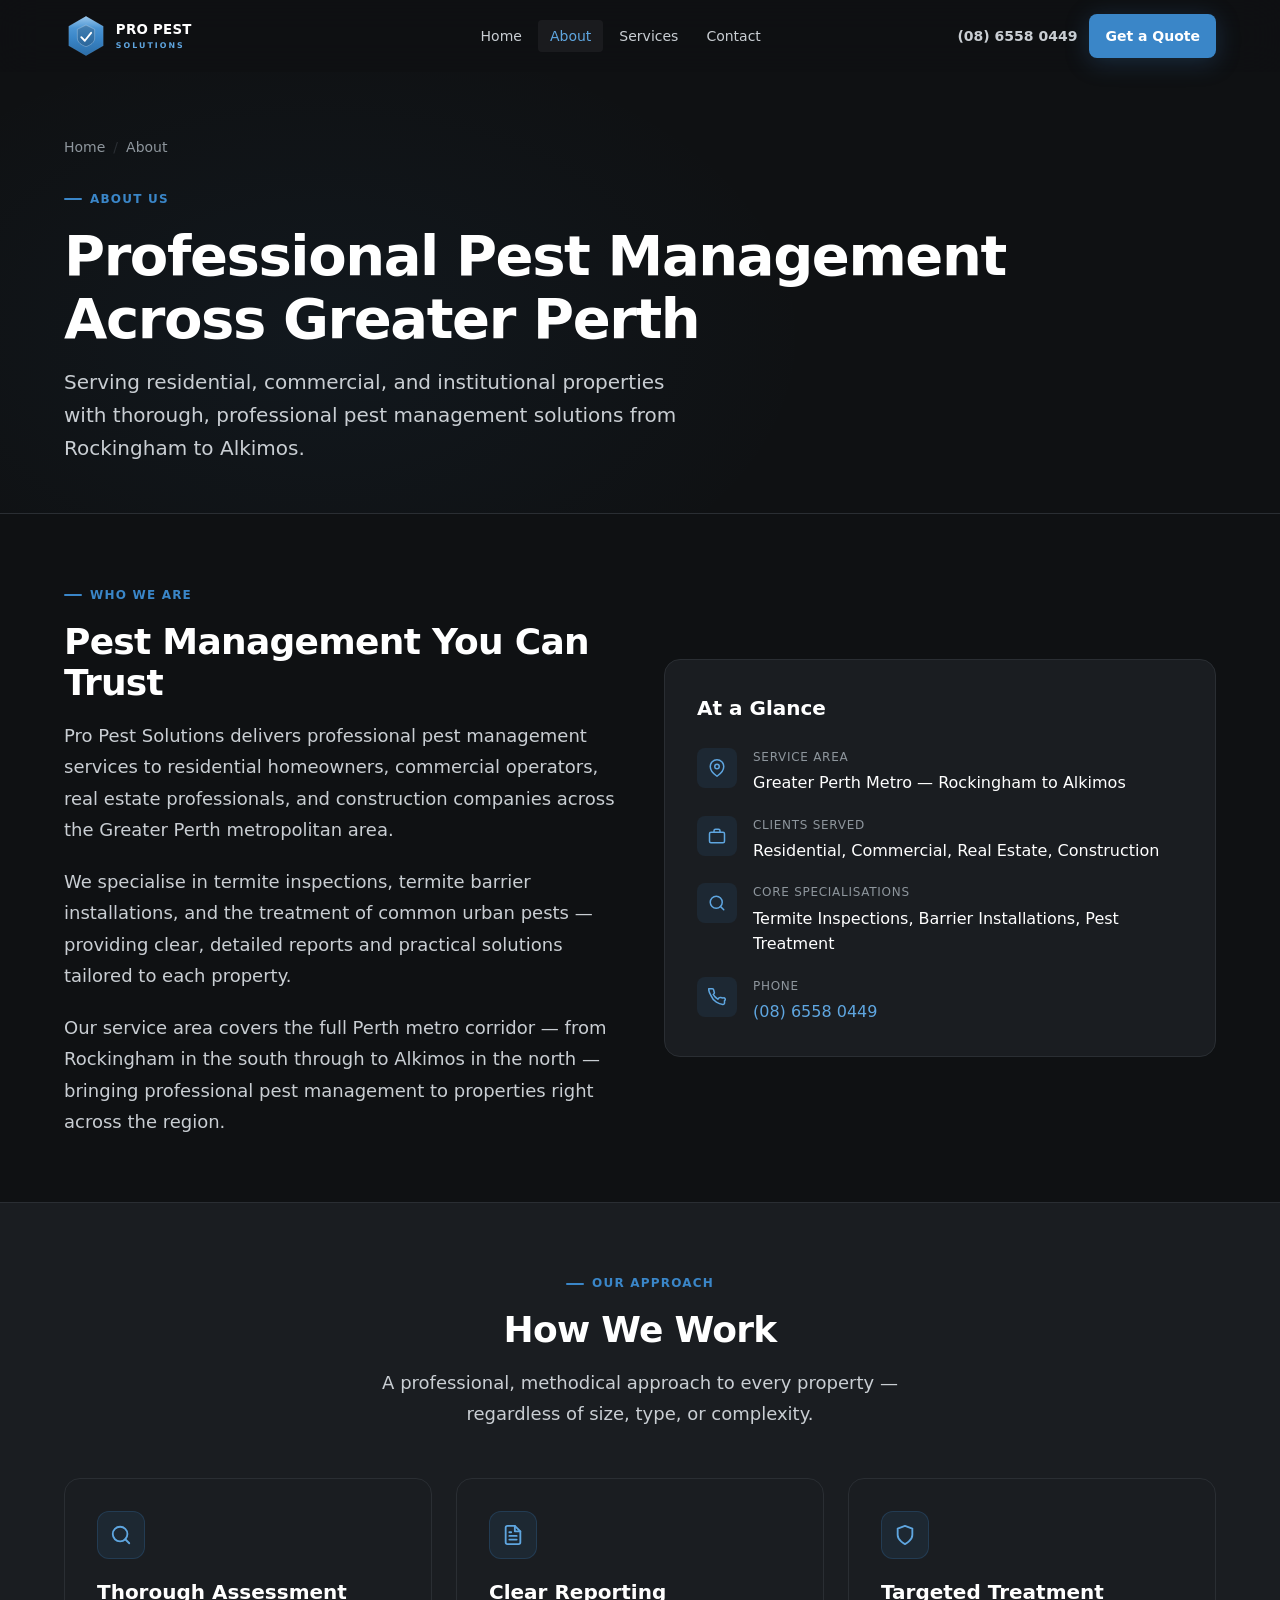
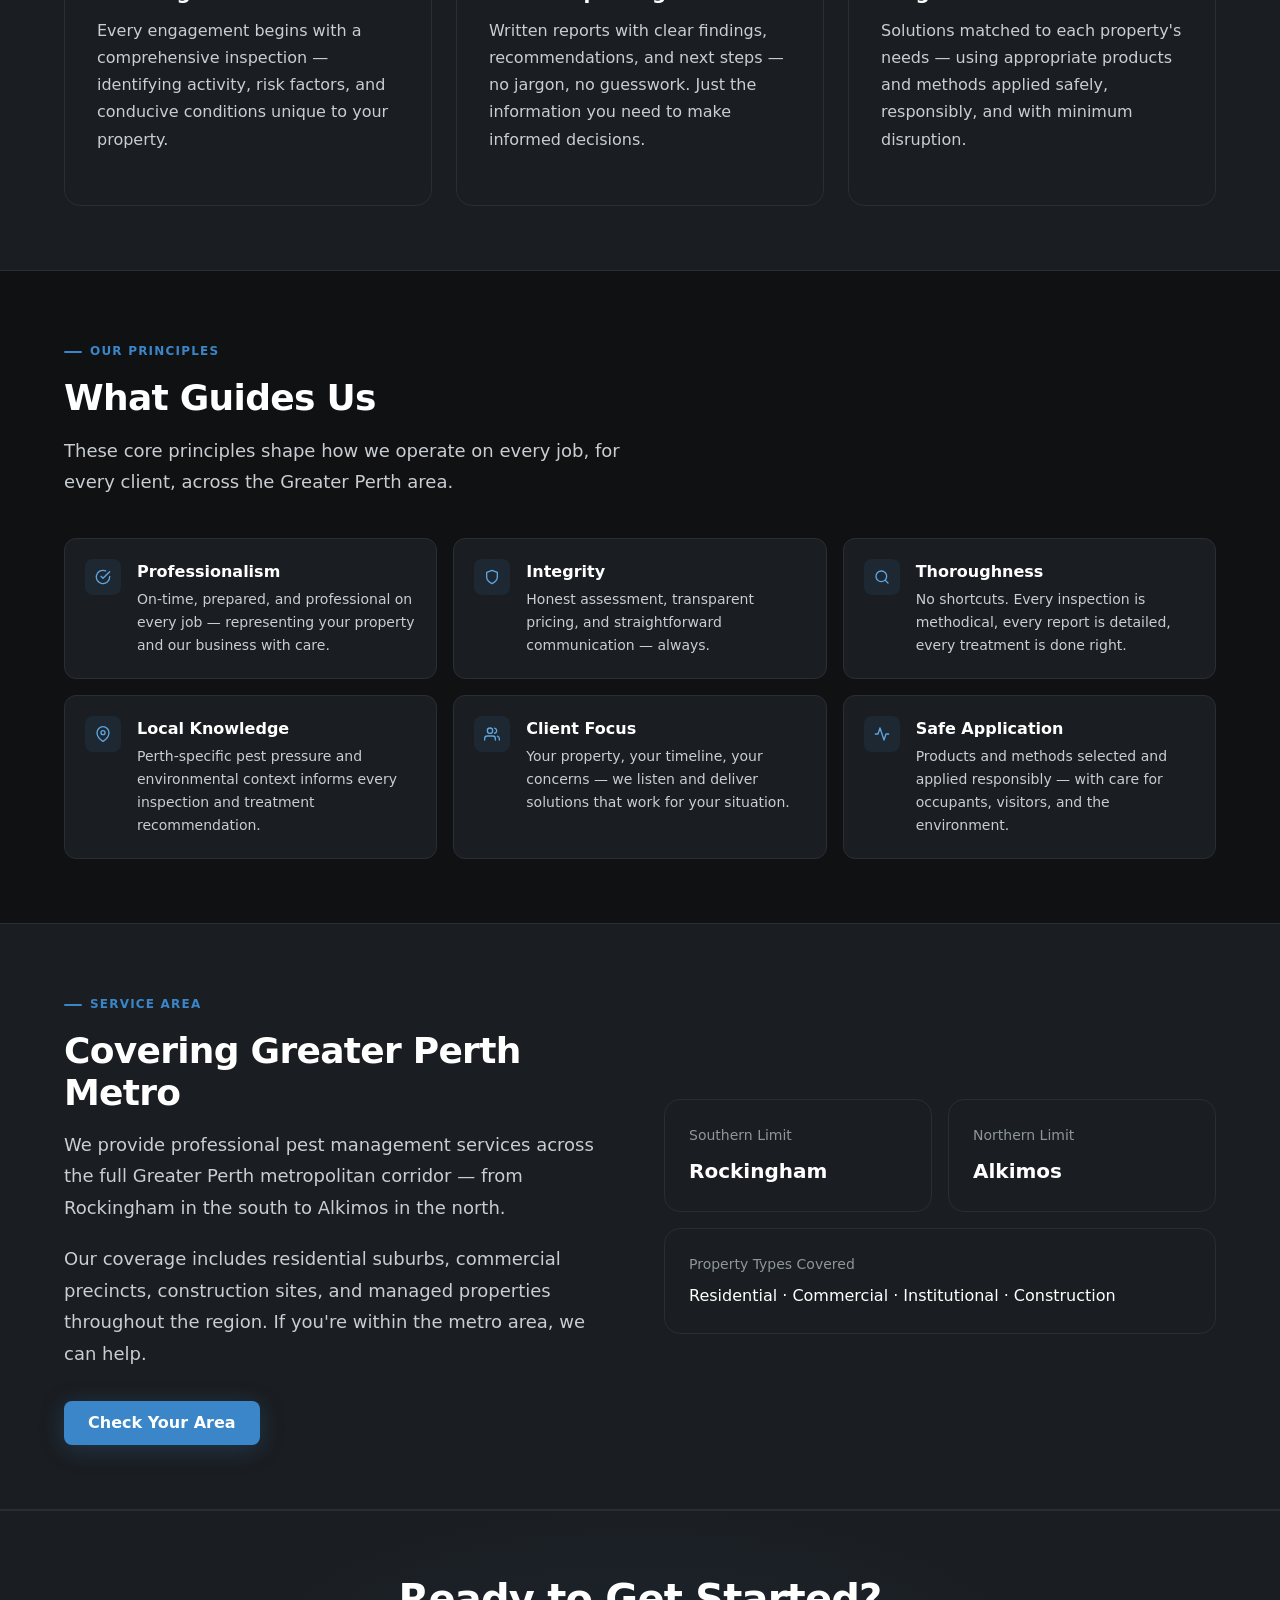
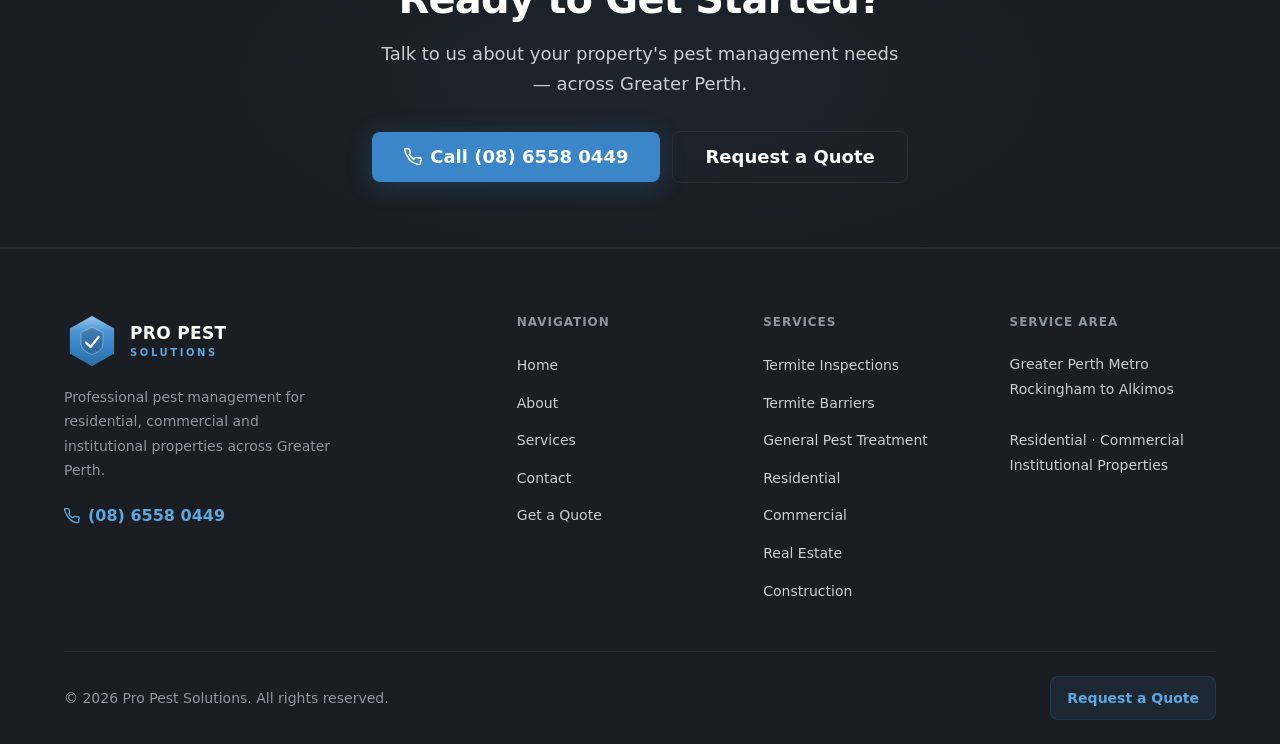
==== commit f0385638: "Update phone number to (08) 6558 0449 across all pages Replace 0403 812 255 with (08) 6558 0449 in n" ====
--- a/about.html
+++ b/about.html
@@ -49,7 +49,7 @@
           <li><a href="contact.html" class="nav-link">Contact</a></li>
         </ul>
         <div class="nav-actions">
-          <a href="tel:0403812255" class="nav-phone">0403 812 255</a>
+          <a href="tel:0865580449" class="nav-phone">(08) 6558 0449</a>
           <a href="booking.html" class="btn btn--primary btn--sm">Get a Quote</a>
         </div>
         <button class="nav-toggle" id="nav-toggle" aria-label="Open navigation menu" aria-expanded="false" aria-controls="mobile-menu">
@@ -65,9 +65,9 @@
     <a href="services.html" class="mobile-nav-link">Services</a>
     <a href="contact.html" class="mobile-nav-link">Contact</a>
     <div class="mobile-menu-actions">
-      <a href="tel:0403812255" class="btn btn--outline">
+      <a href="tel:0865580449" class="btn btn--outline">
         <svg width="16" height="16" viewBox="0 0 24 24" fill="none" stroke="currentColor" stroke-width="2" stroke-linecap="round" stroke-linejoin="round" aria-hidden="true"><path d="M22 16.92v3a2 2 0 01-2.18 2 19.79 19.79 0 01-8.63-3.07A19.5 19.5 0 013.82 9.8a19.79 19.79 0 01-3.07-8.63A2 2 0 012.68 1h3a2 2 0 012 1.72 12.84 12.84 0 00.7 2.81 2 2 0 01-.45 2.11L6.91 8.64a16 16 0 006.21 6.21l1.73-1.73a2 2 0 012.11-.45 12.84 12.84 0 002.81.7A2 2 0 0122 16.92z"/></svg>
-        0403 812 255
+        (08) 6558 0449
       </a>
       <a href="booking.html" class="btn btn--primary">Request a Quote</a>
     </div>
@@ -147,7 +147,7 @@
                   </div>
                   <div>
                     <p class="contact-info-label">Phone</p>
-                    <p class="contact-info-value"><a href="tel:0403812255" style="color: var(--pps-blue-highlight);">0403 812 255</a></p>
+                    <p class="contact-info-value"><a href="tel:0865580449" style="color: var(--pps-blue-highlight);">(08) 6558 0449</a></p>
                   </div>
                 </li>
               </ul>
@@ -307,9 +307,9 @@
           <h2 class="cta-title" id="about-cta-heading">Ready to Get Started?</h2>
           <p class="cta-subtitle">Talk to us about your property's pest management needs — across Greater Perth.</p>
           <div class="cta-actions">
-            <a href="tel:0403812255" class="btn btn--primary btn--lg">
+            <a href="tel:0865580449" class="btn btn--primary btn--lg">
               <svg width="18" height="18" viewBox="0 0 24 24" fill="none" stroke="currentColor" stroke-width="2" stroke-linecap="round" stroke-linejoin="round" aria-hidden="true"><path d="M22 16.92v3a2 2 0 01-2.18 2 19.79 19.79 0 01-8.63-3.07A19.5 19.5 0 013.82 9.8a19.79 19.79 0 01-3.07-8.63A2 2 0 012.68 1h3a2 2 0 012 1.72 12.84 12.84 0 00.7 2.81 2 2 0 01-.45 2.11L6.91 8.64a16 16 0 006.21 6.21l1.73-1.73a2 2 0 012.11-.45 12.84 12.84 0 002.81.7A2 2 0 0122 16.92z"/></svg>
-              Call 0403 812 255
+              Call (08) 6558 0449
             </a>
             <a href="booking.html" class="btn btn--outline btn--lg">Request a Quote</a>
           </div>
@@ -346,9 +346,9 @@
           </svg>
           </div>
           <p class="footer-tagline">Professional pest management for residential, commercial and institutional properties across Greater Perth.</p>
-          <a href="tel:0403812255" class="footer-phone-link">
+          <a href="tel:0865580449" class="footer-phone-link">
             <svg width="16" height="16" viewBox="0 0 24 24" fill="none" stroke="currentColor" stroke-width="2" stroke-linecap="round" stroke-linejoin="round" aria-hidden="true"><path d="M22 16.92v3a2 2 0 01-2.18 2 19.79 19.79 0 01-8.63-3.07A19.5 19.5 0 013.82 9.8a19.79 19.79 0 01-3.07-8.63A2 2 0 012.68 1h3a2 2 0 012 1.72 12.84 12.84 0 00.7 2.81 2 2 0 01-.45 2.11L6.91 8.64a16 16 0 006.21 6.21l1.73-1.73a2 2 0 012.11-.45 12.84 12.84 0 002.81.7A2 2 0 0122 16.92z"/></svg>
-            0403 812 255
+            (08) 6558 0449
           </a>
         </div>
         <div>
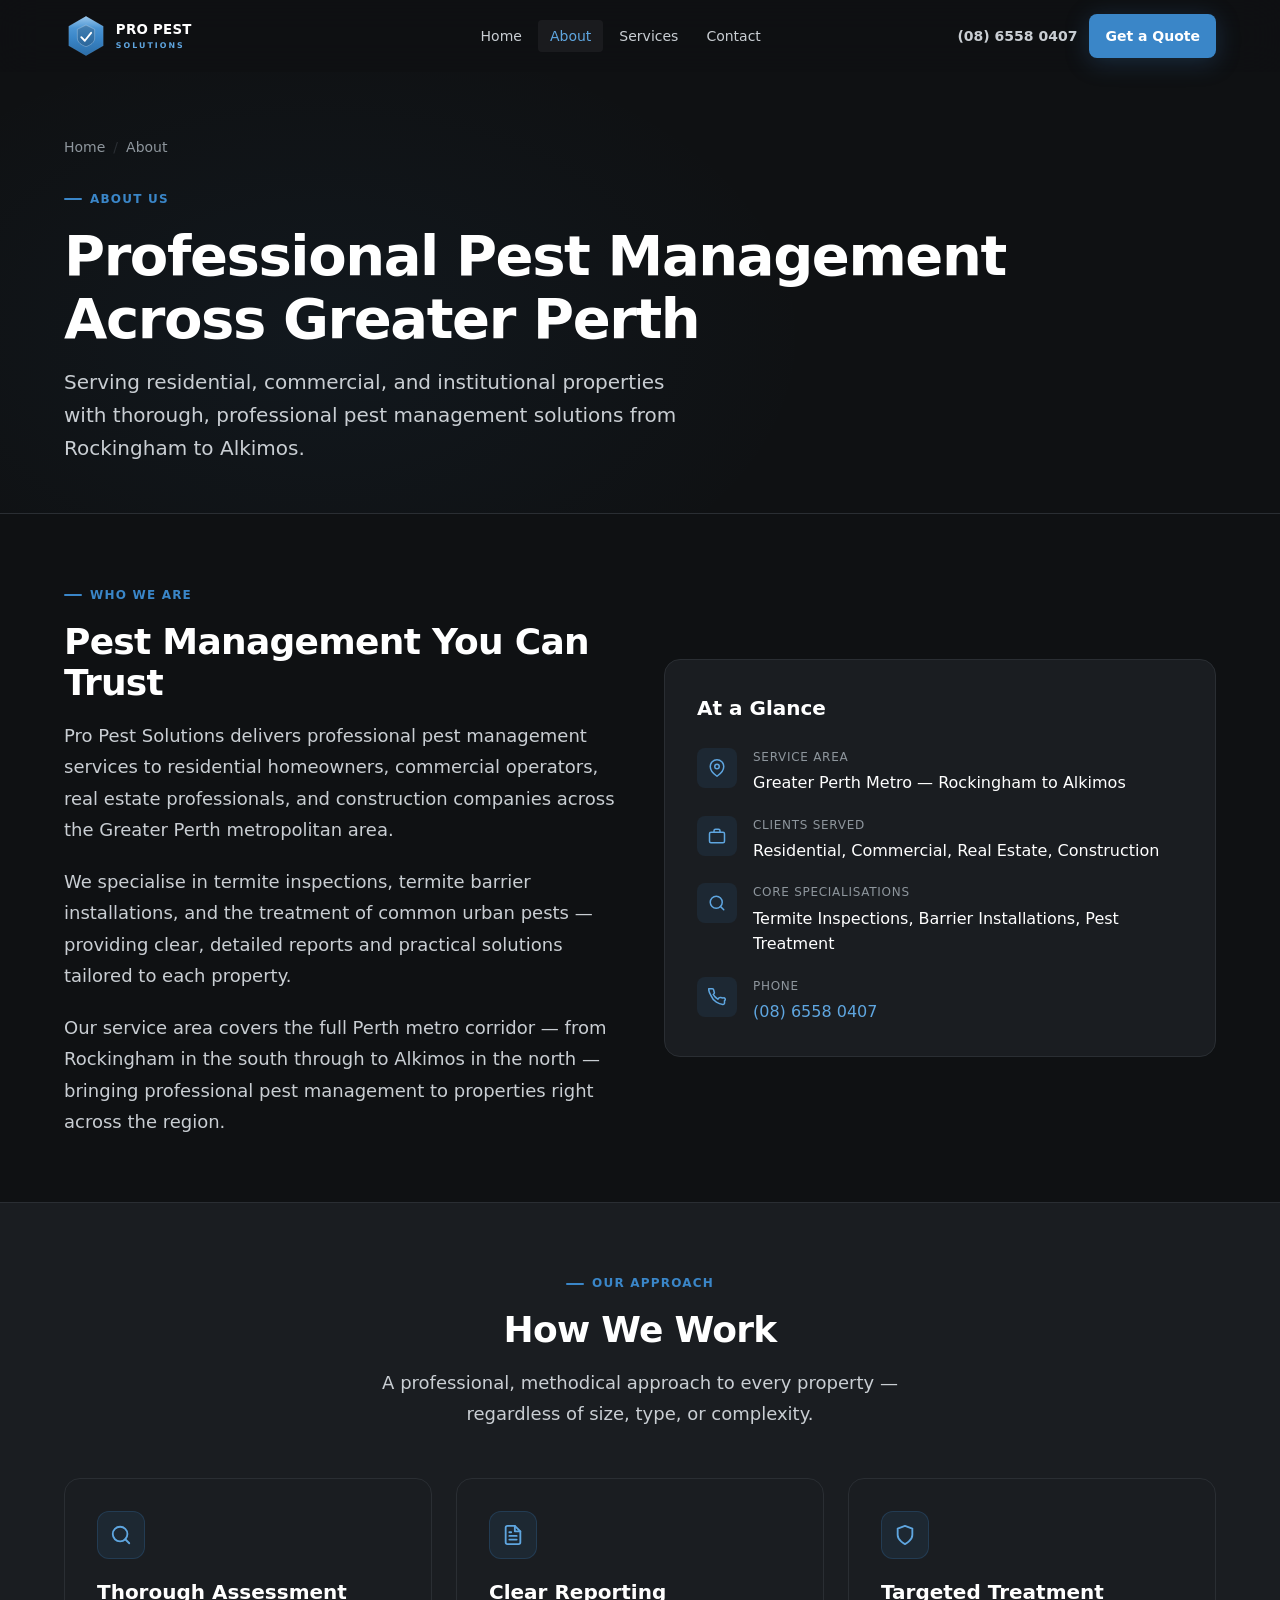
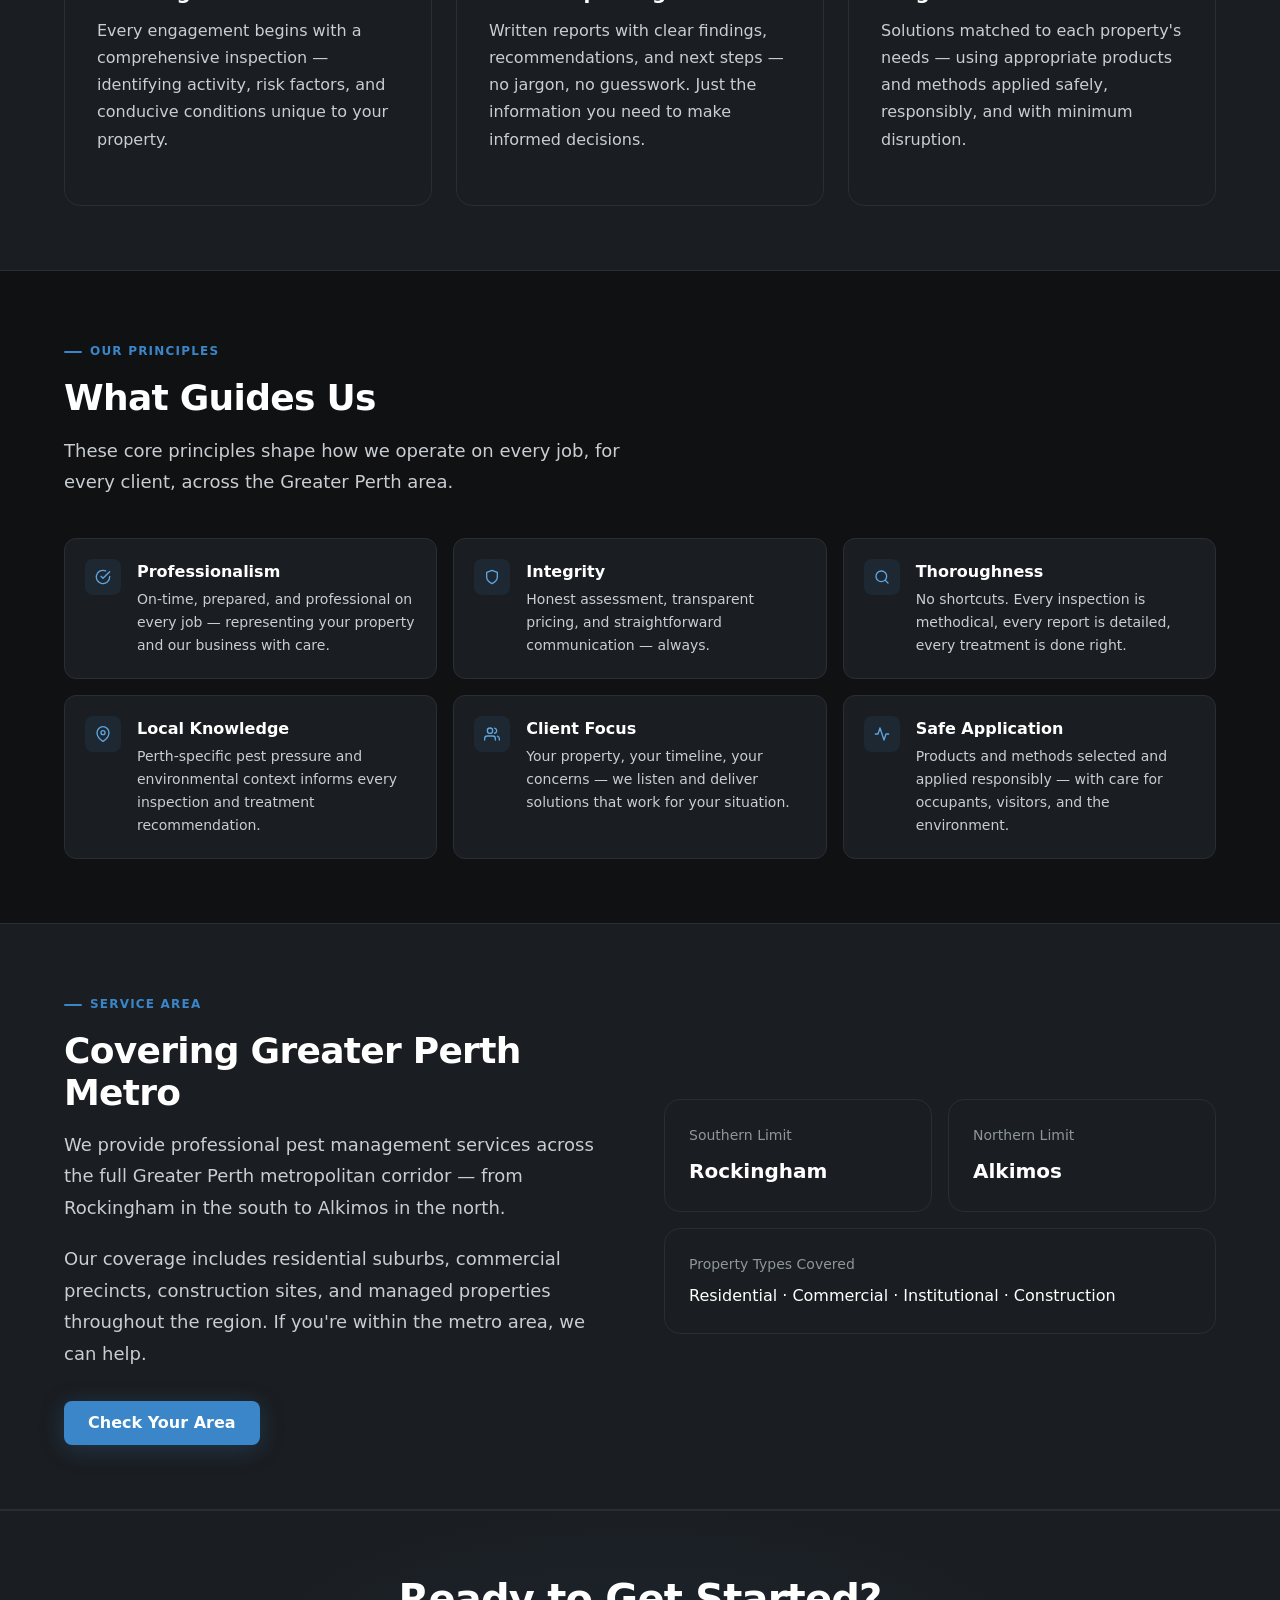
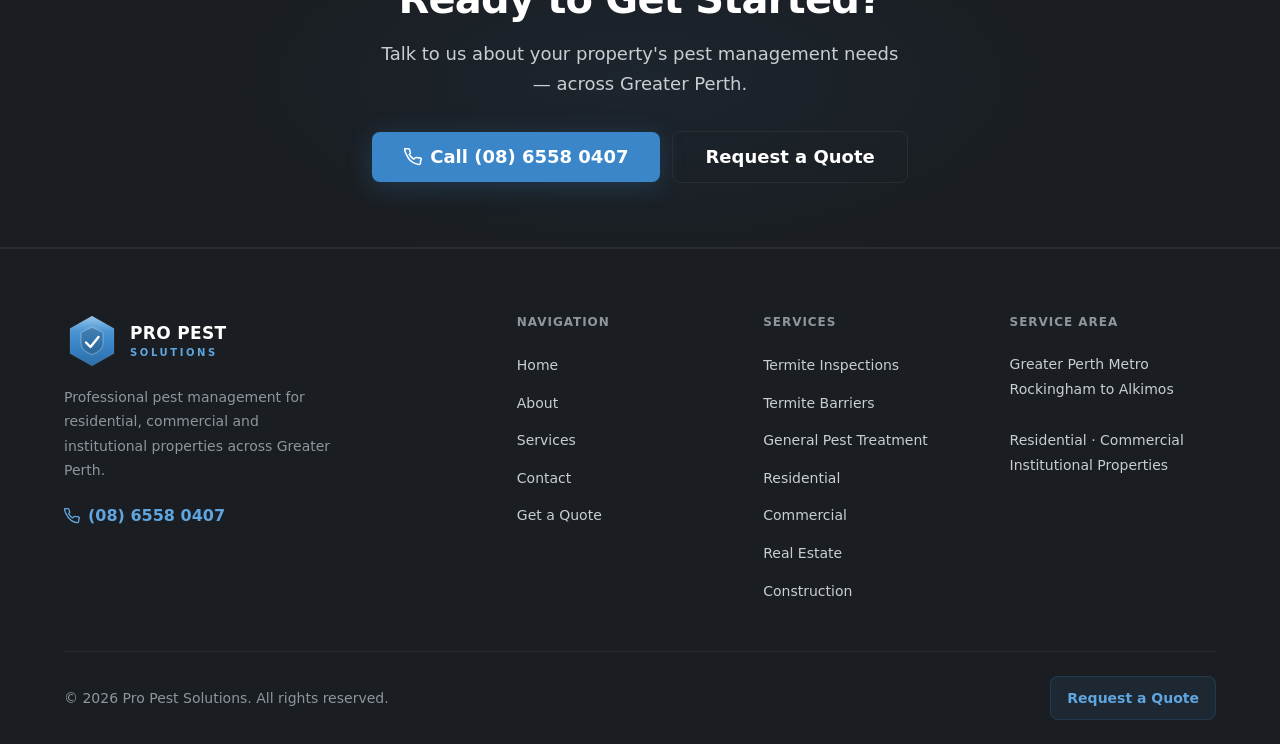
==== commit 68fd1081: "Correct phone number to (08) 6558 0407 https://claude.ai/code/session_01NACsqnsobNQxVyzHSeEaHs" ====
--- a/about.html
+++ b/about.html
@@ -49,7 +49,7 @@
           <li><a href="contact.html" class="nav-link">Contact</a></li>
         </ul>
         <div class="nav-actions">
-          <a href="tel:0865580449" class="nav-phone">(08) 6558 0449</a>
+          <a href="tel:0865580407" class="nav-phone">(08) 6558 0407</a>
           <a href="booking.html" class="btn btn--primary btn--sm">Get a Quote</a>
         </div>
         <button class="nav-toggle" id="nav-toggle" aria-label="Open navigation menu" aria-expanded="false" aria-controls="mobile-menu">
@@ -65,9 +65,9 @@
     <a href="services.html" class="mobile-nav-link">Services</a>
     <a href="contact.html" class="mobile-nav-link">Contact</a>
     <div class="mobile-menu-actions">
-      <a href="tel:0865580449" class="btn btn--outline">
+      <a href="tel:0865580407" class="btn btn--outline">
         <svg width="16" height="16" viewBox="0 0 24 24" fill="none" stroke="currentColor" stroke-width="2" stroke-linecap="round" stroke-linejoin="round" aria-hidden="true"><path d="M22 16.92v3a2 2 0 01-2.18 2 19.79 19.79 0 01-8.63-3.07A19.5 19.5 0 013.82 9.8a19.79 19.79 0 01-3.07-8.63A2 2 0 012.68 1h3a2 2 0 012 1.72 12.84 12.84 0 00.7 2.81 2 2 0 01-.45 2.11L6.91 8.64a16 16 0 006.21 6.21l1.73-1.73a2 2 0 012.11-.45 12.84 12.84 0 002.81.7A2 2 0 0122 16.92z"/></svg>
-        (08) 6558 0449
+        (08) 6558 0407
       </a>
       <a href="booking.html" class="btn btn--primary">Request a Quote</a>
     </div>
@@ -147,7 +147,7 @@
                   </div>
                   <div>
                     <p class="contact-info-label">Phone</p>
-                    <p class="contact-info-value"><a href="tel:0865580449" style="color: var(--pps-blue-highlight);">(08) 6558 0449</a></p>
+                    <p class="contact-info-value"><a href="tel:0865580407" style="color: var(--pps-blue-highlight);">(08) 6558 0407</a></p>
                   </div>
                 </li>
               </ul>
@@ -307,9 +307,9 @@
           <h2 class="cta-title" id="about-cta-heading">Ready to Get Started?</h2>
           <p class="cta-subtitle">Talk to us about your property's pest management needs — across Greater Perth.</p>
           <div class="cta-actions">
-            <a href="tel:0865580449" class="btn btn--primary btn--lg">
+            <a href="tel:0865580407" class="btn btn--primary btn--lg">
               <svg width="18" height="18" viewBox="0 0 24 24" fill="none" stroke="currentColor" stroke-width="2" stroke-linecap="round" stroke-linejoin="round" aria-hidden="true"><path d="M22 16.92v3a2 2 0 01-2.18 2 19.79 19.79 0 01-8.63-3.07A19.5 19.5 0 013.82 9.8a19.79 19.79 0 01-3.07-8.63A2 2 0 012.68 1h3a2 2 0 012 1.72 12.84 12.84 0 00.7 2.81 2 2 0 01-.45 2.11L6.91 8.64a16 16 0 006.21 6.21l1.73-1.73a2 2 0 012.11-.45 12.84 12.84 0 002.81.7A2 2 0 0122 16.92z"/></svg>
-              Call (08) 6558 0449
+              Call (08) 6558 0407
             </a>
             <a href="booking.html" class="btn btn--outline btn--lg">Request a Quote</a>
           </div>
@@ -346,9 +346,9 @@
           </svg>
           </div>
           <p class="footer-tagline">Professional pest management for residential, commercial and institutional properties across Greater Perth.</p>
-          <a href="tel:0865580449" class="footer-phone-link">
+          <a href="tel:0865580407" class="footer-phone-link">
             <svg width="16" height="16" viewBox="0 0 24 24" fill="none" stroke="currentColor" stroke-width="2" stroke-linecap="round" stroke-linejoin="round" aria-hidden="true"><path d="M22 16.92v3a2 2 0 01-2.18 2 19.79 19.79 0 01-8.63-3.07A19.5 19.5 0 013.82 9.8a19.79 19.79 0 01-3.07-8.63A2 2 0 012.68 1h3a2 2 0 012 1.72 12.84 12.84 0 00.7 2.81 2 2 0 01-.45 2.11L6.91 8.64a16 16 0 006.21 6.21l1.73-1.73a2 2 0 012.11-.45 12.84 12.84 0 002.81.7A2 2 0 0122 16.92z"/></svg>
-            (08) 6558 0449
+            (08) 6558 0407
           </a>
         </div>
         <div>
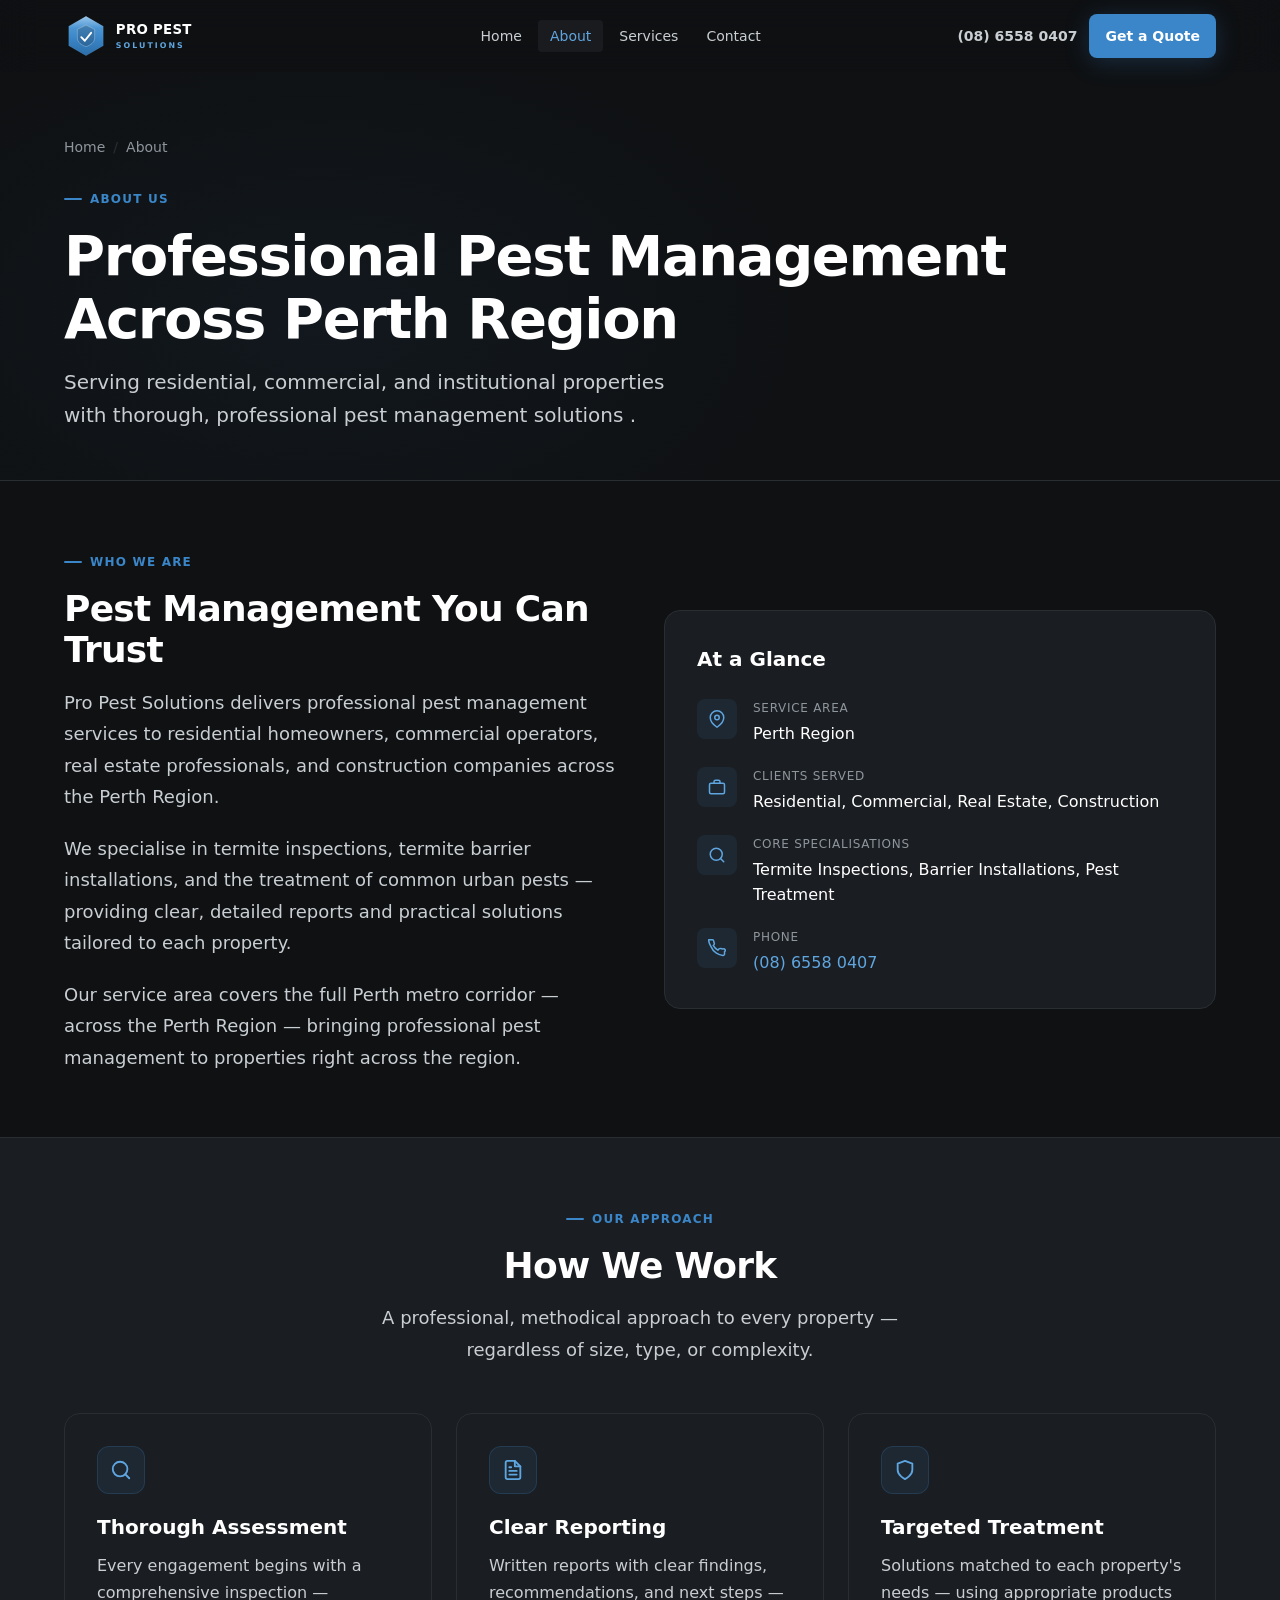
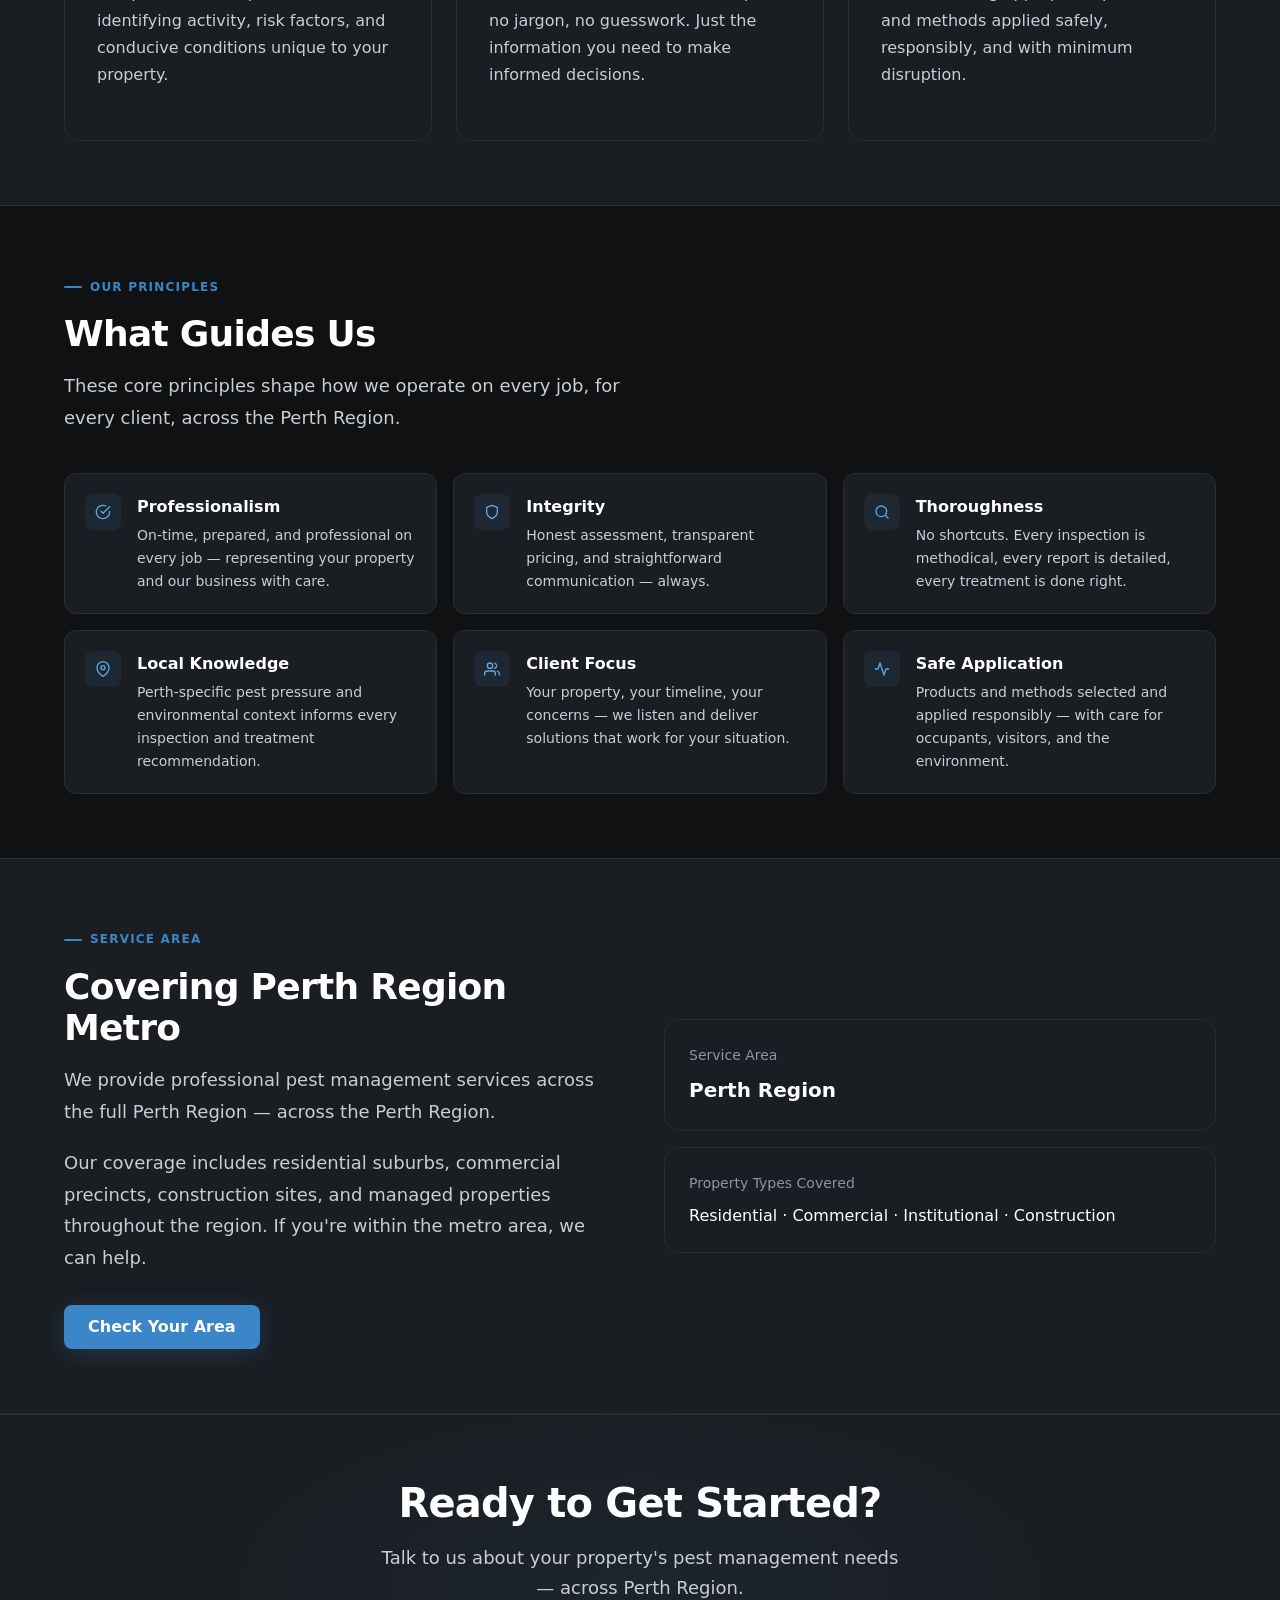
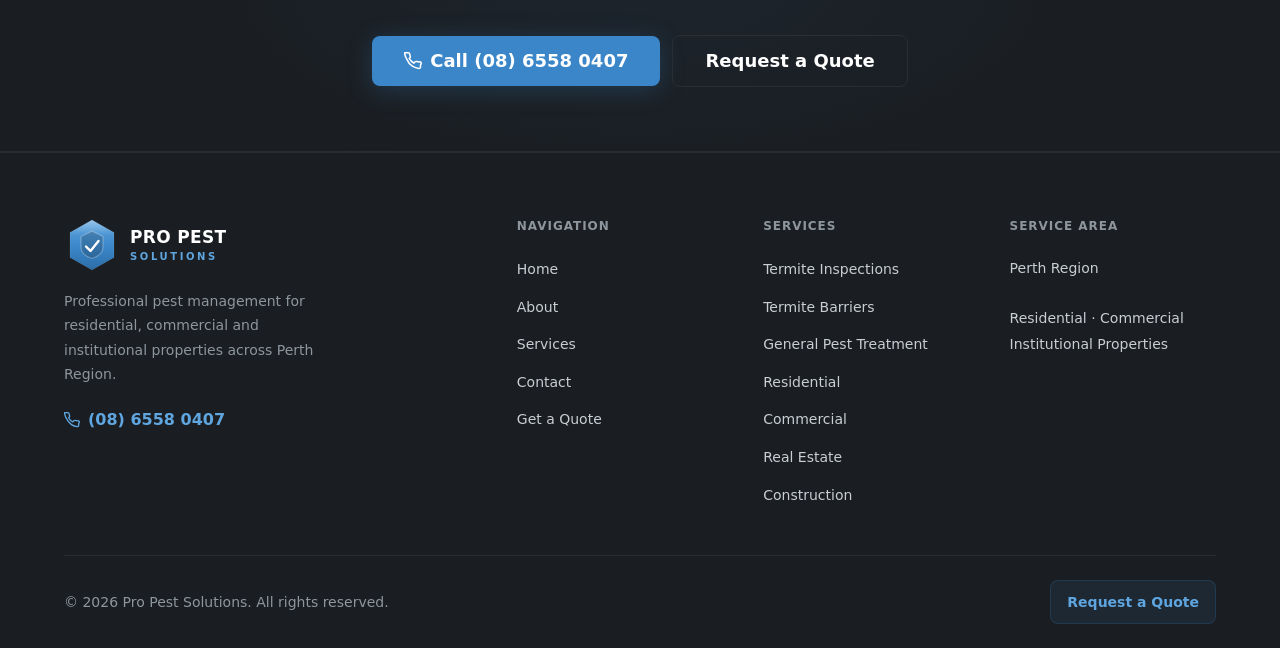
==== commit c393d582: "Replace service area text with 'Perth Region' sitewide Update all instances of 'Serving Greater Pert" ====
--- a/about.html
+++ b/about.html
@@ -4,11 +4,11 @@
   <meta charset="UTF-8">
   <meta name="viewport" content="width=device-width, initial-scale=1.0">
   <title>About — Pro Pest Solutions | Perth Pest Management</title>
-  <meta name="description" content="Learn about Pro Pest Solutions — professional pest management for residential, commercial and institutional properties across Greater Perth, from Rockingham to Alkimos.">
+  <meta name="description" content="Learn about Pro Pest Solutions — professional pest management for residential, commercial and institutional properties across the Perth Region, .">
   <meta name="robots" content="index, follow">
   <link rel="canonical" href="https://propestsolutionswa.com/about.html">
   <meta property="og:title" content="About Pro Pest Solutions">
-  <meta property="og:description" content="Professional pest management across Greater Perth — residential, commercial, real estate, and construction.">
+  <meta property="og:description" content="Professional pest management across the Perth Region — residential, commercial, real estate, and construction.">
   <meta property="og:type" content="website">
   <link rel="icon" type="image/svg+xml" href="assets/img/favicon.svg">
   <link rel="stylesheet" href="assets/css/styles.css">
@@ -86,8 +86,8 @@
             <span class="current" aria-current="page">About</span>
           </nav>
           <div class="section-eyebrow">About Us</div>
-          <h1 class="page-title">Professional Pest Management<br>Across Greater Perth</h1>
-          <p class="page-subtitle">Serving residential, commercial, and institutional properties with thorough, professional pest management solutions from Rockingham to Alkimos.</p>
+          <h1 class="page-title">Professional Pest Management<br>Across Perth Region</h1>
+          <p class="page-subtitle">Serving residential, commercial, and institutional properties with thorough, professional pest management solutions .</p>
         </div>
       </div>
     </section>
@@ -100,13 +100,13 @@
             <div class="section-eyebrow">Who We Are</div>
             <h2 class="section-title" id="who-heading">Pest Management You Can Trust</h2>
             <p class="section-body" style="margin-bottom: var(--sp-5);">
-              Pro Pest Solutions delivers professional pest management services to residential homeowners, commercial operators, real estate professionals, and construction companies across the Greater Perth metropolitan area.
+              Pro Pest Solutions delivers professional pest management services to residential homeowners, commercial operators, real estate professionals, and construction companies across the Perth Region.
             </p>
             <p class="section-body" style="margin-bottom: var(--sp-5);">
               We specialise in termite inspections, termite barrier installations, and the treatment of common urban pests — providing clear, detailed reports and practical solutions tailored to each property.
             </p>
             <p class="section-body">
-              Our service area covers the full Perth metro corridor — from Rockingham in the south through to Alkimos in the north — bringing professional pest management to properties right across the region.
+              Our service area covers the full Perth metro corridor — across the Perth Region — bringing professional pest management to properties right across the region.
             </p>
           </div>
 
@@ -120,7 +120,7 @@
                   </div>
                   <div>
                     <p class="contact-info-label">Service Area</p>
-                    <p class="contact-info-value">Greater Perth Metro — Rockingham to Alkimos</p>
+                    <p class="contact-info-value">Perth Region</p>
                   </div>
                 </li>
                 <li class="contact-info-item">
@@ -199,7 +199,7 @@
       <div class="container">
         <div class="section-eyebrow">Our Principles</div>
         <h2 class="section-title" id="values-heading">What Guides Us</h2>
-        <p class="section-body" style="margin-bottom: var(--sp-10);">These core principles shape how we operate on every job, for every client, across the Greater Perth area.</p>
+        <p class="section-body" style="margin-bottom: var(--sp-10);">These core principles shape how we operate on every job, for every client, across the Perth Region.</p>
 
         <div class="values-grid">
           <div class="value-item" data-reveal>
@@ -271,9 +271,9 @@
         <div class="split split--center">
           <div>
             <div class="section-eyebrow">Service Area</div>
-            <h2 class="section-title" id="area-heading">Covering Greater Perth Metro</h2>
+            <h2 class="section-title" id="area-heading">Covering Perth Region Metro</h2>
             <p class="section-body" style="margin-bottom: var(--sp-5);">
-              We provide professional pest management services across the full Greater Perth metropolitan corridor — from Rockingham in the south to Alkimos in the north.
+              We provide professional pest management services across the full Perth Region — across the Perth Region.
             </p>
             <p class="section-body" style="margin-bottom: var(--sp-8);">
               Our coverage includes residential suburbs, commercial precincts, construction sites, and managed properties throughout the region. If you're within the metro area, we can help.
@@ -282,13 +282,9 @@
           </div>
 
           <div style="display: grid; grid-template-columns: 1fr 1fr; gap: var(--sp-4);">
-            <div class="card" style="padding: var(--sp-6);">
-              <div style="font-size: var(--text-sm); color: var(--pps-text-muted); margin-bottom: var(--sp-2);">Southern Limit</div>
-              <div style="font-size: var(--text-xl); font-weight: var(--fw-semibold); color: var(--pps-text-primary);">Rockingham</div>
-            </div>
-            <div class="card" style="padding: var(--sp-6);">
-              <div style="font-size: var(--text-sm); color: var(--pps-text-muted); margin-bottom: var(--sp-2);">Northern Limit</div>
-              <div style="font-size: var(--text-xl); font-weight: var(--fw-semibold); color: var(--pps-text-primary);">Alkimos</div>
+            <div class="card" style="padding: var(--sp-6); grid-column: 1 / -1;">
+              <div style="font-size: var(--text-sm); color: var(--pps-text-muted); margin-bottom: var(--sp-2);">Service Area</div>
+              <div style="font-size: var(--text-xl); font-weight: var(--fw-semibold); color: var(--pps-text-primary);">Perth Region</div>
             </div>
             <div class="card" style="grid-column: 1 / -1; padding: var(--sp-6);">
               <div style="font-size: var(--text-sm); color: var(--pps-text-muted); margin-bottom: var(--sp-2);">Property Types Covered</div>
@@ -305,7 +301,7 @@
       <div class="container">
         <div class="cta-band-content">
           <h2 class="cta-title" id="about-cta-heading">Ready to Get Started?</h2>
-          <p class="cta-subtitle">Talk to us about your property's pest management needs — across Greater Perth.</p>
+          <p class="cta-subtitle">Talk to us about your property's pest management needs — across Perth Region.</p>
           <div class="cta-actions">
             <a href="tel:0865580407" class="btn btn--primary btn--lg">
               <svg width="18" height="18" viewBox="0 0 24 24" fill="none" stroke="currentColor" stroke-width="2" stroke-linecap="round" stroke-linejoin="round" aria-hidden="true"><path d="M22 16.92v3a2 2 0 01-2.18 2 19.79 19.79 0 01-8.63-3.07A19.5 19.5 0 013.82 9.8a19.79 19.79 0 01-3.07-8.63A2 2 0 012.68 1h3a2 2 0 012 1.72 12.84 12.84 0 00.7 2.81 2 2 0 01-.45 2.11L6.91 8.64a16 16 0 006.21 6.21l1.73-1.73a2 2 0 012.11-.45 12.84 12.84 0 002.81.7A2 2 0 0122 16.92z"/></svg>
@@ -345,7 +341,7 @@
             <text x="66" y="43" font-family="-apple-system, BlinkMacSystemFont, 'Segoe UI', system-ui, sans-serif" font-size="10" font-weight="600" letter-spacing="0.26em" fill="#5FA6E0">SOLUTIONS</text>
           </svg>
           </div>
-          <p class="footer-tagline">Professional pest management for residential, commercial and institutional properties across Greater Perth.</p>
+          <p class="footer-tagline">Professional pest management for residential, commercial and institutional properties across Perth Region.</p>
           <a href="tel:0865580407" class="footer-phone-link">
             <svg width="16" height="16" viewBox="0 0 24 24" fill="none" stroke="currentColor" stroke-width="2" stroke-linecap="round" stroke-linejoin="round" aria-hidden="true"><path d="M22 16.92v3a2 2 0 01-2.18 2 19.79 19.79 0 01-8.63-3.07A19.5 19.5 0 013.82 9.8a19.79 19.79 0 01-3.07-8.63A2 2 0 012.68 1h3a2 2 0 012 1.72 12.84 12.84 0 00.7 2.81 2 2 0 01-.45 2.11L6.91 8.64a16 16 0 006.21 6.21l1.73-1.73a2 2 0 012.11-.45 12.84 12.84 0 002.81.7A2 2 0 0122 16.92z"/></svg>
             (08) 6558 0407
@@ -375,7 +371,7 @@
         </div>
         <div>
           <h3 class="footer-col-title">Service Area</h3>
-          <p class="footer-area-text">Greater Perth Metro<br>Rockingham to Alkimos<br><br>Residential · Commercial<br>Institutional Properties</p>
+          <p class="footer-area-text">Perth Region<br><br>Residential · Commercial<br>Institutional Properties</p>
         </div>
       </div>
       <div class="footer-bottom">
